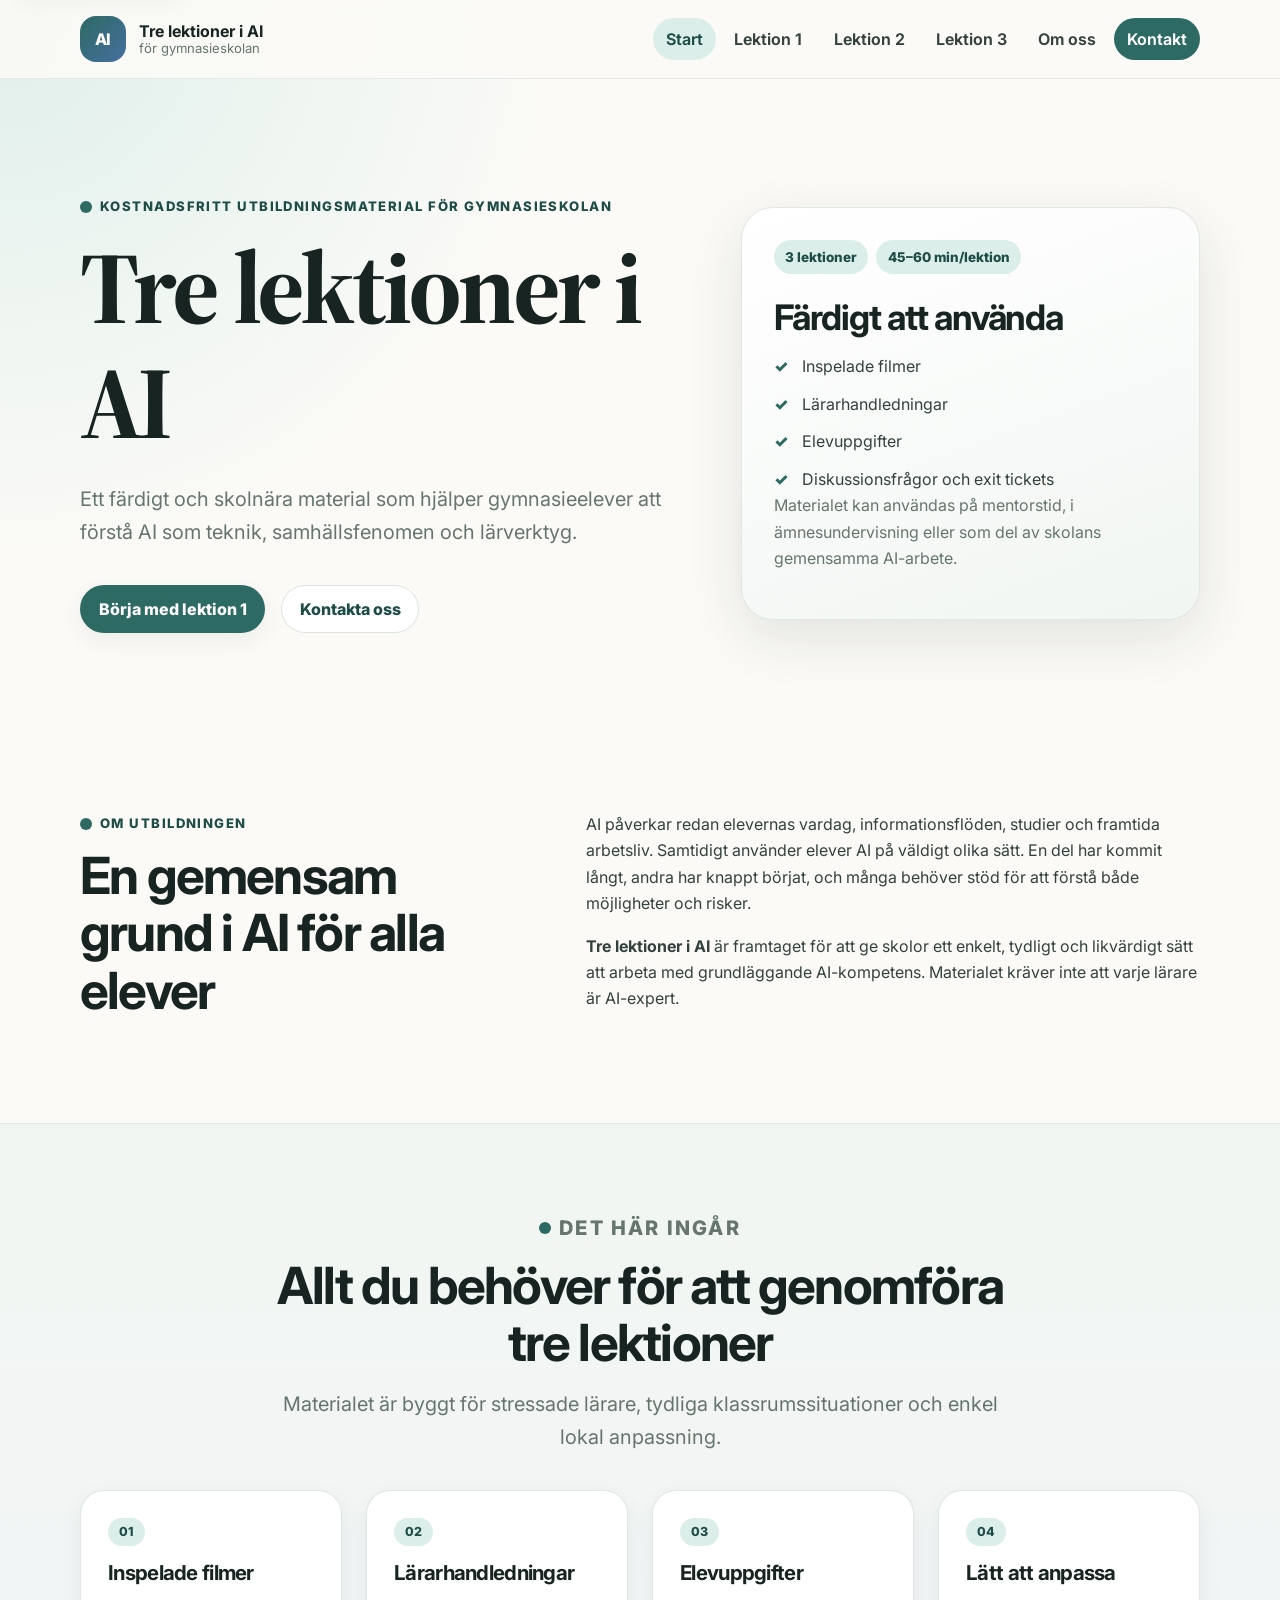
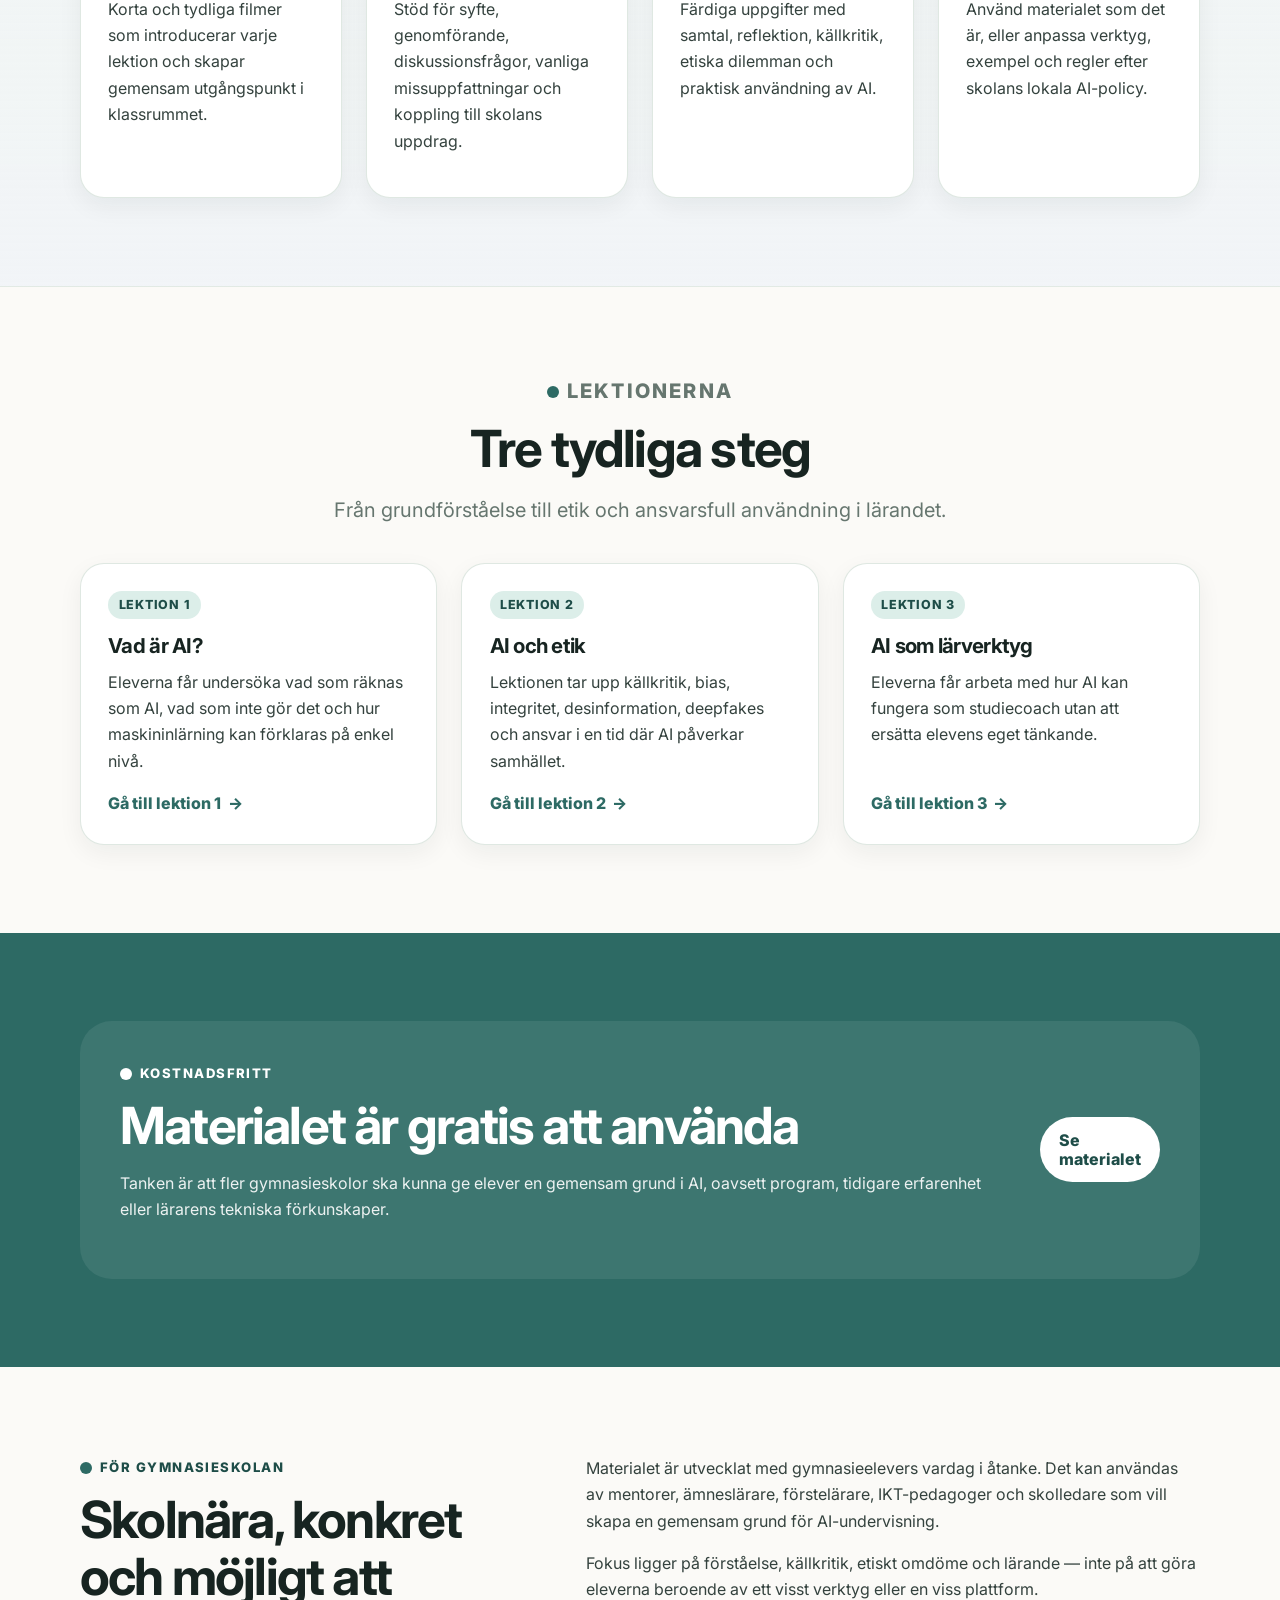
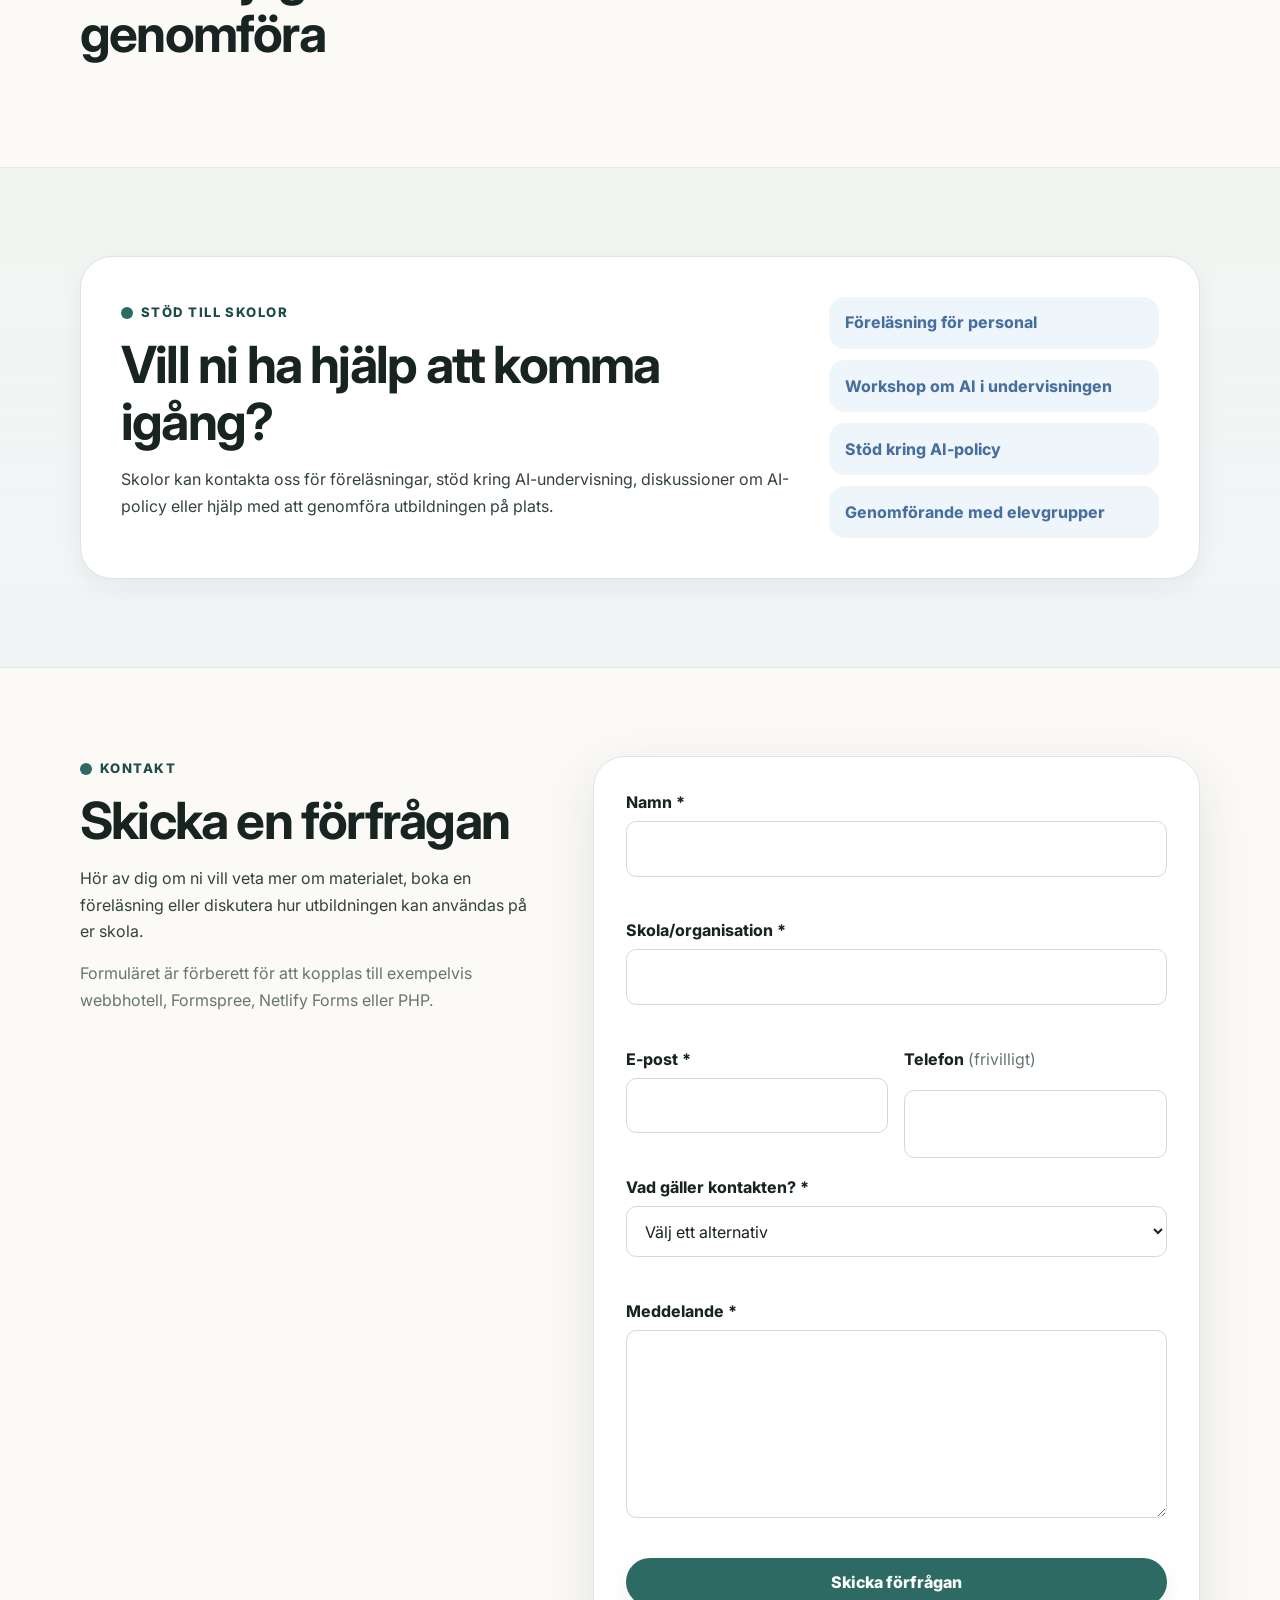
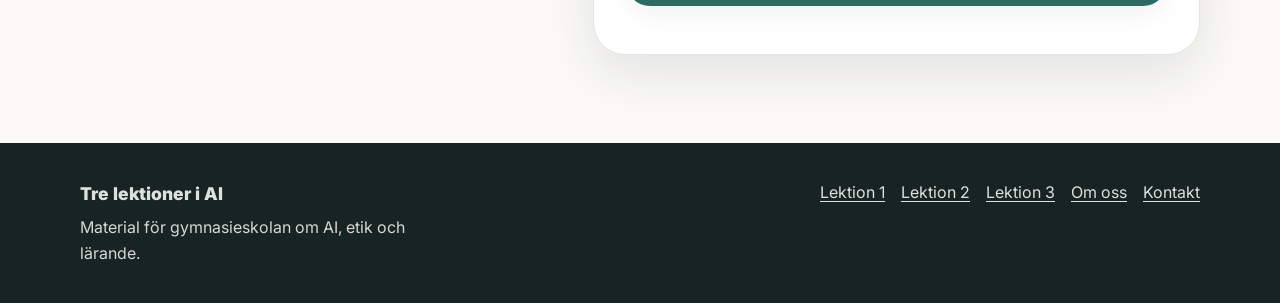
==== index.html @ 678b0f45 "Första commit" ====
<!doctype html>
<html lang="sv">
<head>
  <meta charset="utf-8">
  <meta name="viewport" content="width=device-width, initial-scale=1">
  <title>Tre lektioner i AI | Kostnadsfritt material för gymnasieskolan</title>
  <meta name="description" content="Tre lektioner i AI är ett kostnadsfritt utbildningsmaterial för gymnasieskolan med filmer, lärarhandledningar och elevuppgifter.">

  <!-- Google Fonts. Kan tas bort om du hellre vill använda systemtypsnitt. -->
  <link rel="preconnect" href="https://fonts.googleapis.com">
  <link rel="preconnect" href="https://fonts.gstatic.com" crossorigin>
  <link href="https://fonts.googleapis.com/css2?family=Inter:wght@400;500;600;700;800&family=Source+Serif+4:wght@600;700&display=swap" rel="stylesheet">

  <link rel="stylesheet" href="style.css">
  <script src="script.js" defer></script>
</head>

<body>
  <a class="skip-link" href="#main">Hoppa till innehåll</a>

  <header class="site-header">
    <nav class="navbar container" aria-label="Huvudnavigation">
      <a class="brand" href="index.html" aria-label="Tre lektioner i AI, startsida">
        <span class="brand-mark" aria-hidden="true">AI</span>
        <span class="brand-text">
          <strong>Tre lektioner i AI</strong>
          <small>för gymnasieskolan</small>
        </span>
      </a>

      <button class="nav-toggle" type="button" aria-expanded="false" aria-controls="primary-menu">
        <span class="sr-only">Öppna meny</span>
        <span class="hamburger" aria-hidden="true"></span>
      </button>

      <ul class="nav-menu" id="primary-menu">
        <li><a href="index.html" aria-current="page">Start</a></li>
        <li><a href="lektion-1.html">Lektion 1</a></li>
        <li><a href="lektion-2.html">Lektion 2</a></li>
        <li><a href="lektion-3.html">Lektion 3</a></li>
        <li><a href="om-oss.html">Om oss</a></li>
        <li><a class="nav-cta" href="#kontakt">Kontakt</a></li>
      </ul>
    </nav>
  </header>

  <main id="main">
    <section class="hero">
      <div class="container hero-inner">
        <div class="hero-content fade-in">
          <p class="eyebrow">Kostnadsfritt utbildningsmaterial för gymnasieskolan</p>
          <h1>Tre lektioner i AI</h1>
          <p class="hero-text">
            Ett färdigt och skolnära material som hjälper gymnasieelever att förstå AI som teknik,
            samhällsfenomen och lärverktyg.
          </p>

          <div class="button-row">
            <a class="button button-primary" href="lektion-1.html">Börja med lektion 1</a>
            <a class="button button-secondary" href="#kontakt">Kontakta oss</a>
          </div>
        </div>

        <aside class="hero-card fade-in" aria-label="Kort sammanfattning av materialet">
          <div class="hero-card-top">
            <span class="pill">3 lektioner</span>
            <span class="pill">45–60 min/lektion</span>
          </div>
          <h2>Färdigt att använda</h2>
          <ul class="check-list">
            <li>Inspelade filmer</li>
            <li>Lärarhandledningar</li>
            <li>Elevuppgifter</li>
            <li>Diskussionsfrågor och exit tickets</li>
          </ul>
          <p class="muted">
            Materialet kan användas på mentorstid, i ämnesundervisning eller som del av skolans gemensamma AI-arbete.
          </p>
        </aside>
      </div>
    </section>

    <section class="section">
      <div class="container two-column">
        <div class="fade-in">
          <p class="eyebrow">Om utbildningen</p>
          <h2>En gemensam grund i AI för alla elever</h2>
        </div>

        <div class="prose fade-in">
          <p>
            AI påverkar redan elevernas vardag, informationsflöden, studier och framtida arbetsliv.
            Samtidigt använder elever AI på väldigt olika sätt. En del har kommit långt, andra har knappt börjat,
            och många behöver stöd för att förstå både möjligheter och risker.
          </p>
          <p>
            <strong>Tre lektioner i AI</strong> är framtaget för att ge skolor ett enkelt, tydligt och likvärdigt sätt
            att arbeta med grundläggande AI-kompetens. Materialet kräver inte att varje lärare är AI-expert.
          </p>
        </div>
      </div>
    </section>

    <section class="section soft-section" aria-labelledby="ingar-heading">
      <div class="container">
        <div class="section-header fade-in">
          <p class="eyebrow">Det här ingår</p>
          <h2 id="ingar-heading">Allt du behöver för att genomföra tre lektioner</h2>
          <p>
            Materialet är byggt för stressade lärare, tydliga klassrumssituationer och enkel lokal anpassning.
          </p>
        </div>

        <div class="feature-grid">
          <article class="feature-card fade-in">
            <span class="feature-number">01</span>
            <h3>Inspelade filmer</h3>
            <p>Korta och tydliga filmer som introducerar varje lektion och skapar gemensam utgångspunkt i klassrummet.</p>
          </article>

          <article class="feature-card fade-in">
            <span class="feature-number">02</span>
            <h3>Lärarhandledningar</h3>
            <p>Stöd för syfte, genomförande, diskussionsfrågor, vanliga missuppfattningar och koppling till skolans uppdrag.</p>
          </article>

          <article class="feature-card fade-in">
            <span class="feature-number">03</span>
            <h3>Elevuppgifter</h3>
            <p>Färdiga uppgifter med samtal, reflektion, källkritik, etiska dilemman och praktisk användning av AI.</p>
          </article>

          <article class="feature-card fade-in">
            <span class="feature-number">04</span>
            <h3>Lätt att anpassa</h3>
            <p>Använd materialet som det är, eller anpassa verktyg, exempel och regler efter skolans lokala AI-policy.</p>
          </article>
        </div>
      </div>
    </section>

    <section class="section" aria-labelledby="lektioner-heading">
      <div class="container">
        <div class="section-header fade-in">
          <p class="eyebrow">Lektionerna</p>
          <h2 id="lektioner-heading">Tre tydliga steg</h2>
          <p>Från grundförståelse till etik och ansvarsfull användning i lärandet.</p>
        </div>

        <div class="lesson-card-grid">
          <article class="lesson-card fade-in">
            <div class="lesson-card-label">Lektion 1</div>
            <h3>Vad är AI?</h3>
            <p>
              Eleverna får undersöka vad som räknas som AI, vad som inte gör det och hur maskininlärning kan förklaras på enkel nivå.
            </p>
            <a class="text-link" href="lektion-1.html">Gå till lektion 1</a>
          </article>

          <article class="lesson-card fade-in">
            <div class="lesson-card-label">Lektion 2</div>
            <h3>AI och etik</h3>
            <p>
              Lektionen tar upp källkritik, bias, integritet, desinformation, deepfakes och ansvar i en tid där AI påverkar samhället.
            </p>
            <a class="text-link" href="lektion-2.html">Gå till lektion 2</a>
          </article>

          <article class="lesson-card fade-in">
            <div class="lesson-card-label">Lektion 3</div>
            <h3>AI som lärverktyg</h3>
            <p>
              Eleverna får arbeta med hur AI kan fungera som studiecoach utan att ersätta elevens eget tänkande.
            </p>
            <a class="text-link" href="lektion-3.html">Gå till lektion 3</a>
          </article>
        </div>
      </div>
    </section>

    <section class="section band-section">
      <div class="container band-inner fade-in">
        <div>
          <p class="eyebrow">Kostnadsfritt</p>
          <h2>Materialet är gratis att använda</h2>
          <p>
            Tanken är att fler gymnasieskolor ska kunna ge elever en gemensam grund i AI,
            oavsett program, tidigare erfarenhet eller lärarens tekniska förkunskaper.
          </p>
        </div>
        <a class="button button-light" href="lektion-1.html">Se materialet</a>
      </div>
    </section>

    <section class="section">
      <div class="container two-column">
        <div class="fade-in">
          <p class="eyebrow">För gymnasieskolan</p>
          <h2>Skolnära, konkret och möjligt att genomföra</h2>
        </div>

        <div class="prose fade-in">
          <p>
            Materialet är utvecklat med gymnasieelevers vardag i åtanke. Det kan användas av mentorer,
            ämneslärare, förstelärare, IKT-pedagoger och skolledare som vill skapa en gemensam grund
            för AI-undervisning.
          </p>
          <p>
            Fokus ligger på förståelse, källkritik, etiskt omdöme och lärande — inte på att göra eleverna
            beroende av ett visst verktyg eller en viss plattform.
          </p>
        </div>
      </div>
    </section>

    <section class="section soft-section">
      <div class="container cta-panel fade-in">
        <div>
          <p class="eyebrow">Stöd till skolor</p>
          <h2>Vill ni ha hjälp att komma igång?</h2>
          <p>
            Skolor kan kontakta oss för föreläsningar, stöd kring AI-undervisning, diskussioner om AI-policy
            eller hjälp med att genomföra utbildningen på plats.
          </p>
        </div>

        <ul class="support-list" aria-label="Exempel på stöd">
          <li>Föreläsning för personal</li>
          <li>Workshop om AI i undervisningen</li>
          <li>Stöd kring AI-policy</li>
          <li>Genomförande med elevgrupper</li>
        </ul>
      </div>
    </section>

    <section class="section contact-section" id="kontakt" aria-labelledby="kontakt-heading">
      <div class="container contact-layout">
        <div class="contact-intro fade-in">
          <p class="eyebrow">Kontakt</p>
          <h2 id="kontakt-heading">Skicka en förfrågan</h2>
          <p>
            Hör av dig om ni vill veta mer om materialet, boka en föreläsning eller diskutera hur utbildningen kan användas på er skola.
          </p>
          <p class="muted">
            Formuläret är förberett för att kopplas till exempelvis webbhotell, Formspree, Netlify Forms eller PHP.
          </p>
        </div>

        <!--
          Formuläret är i demoläge.
          För att koppla det till en riktig formulärtjänst:
          1. Byt action="#" till tjänstens URL, t.ex. https://formspree.io/f/xxxxxxx
          2. Ändra data-demo="true" till data-demo="false"
          3. Kontrollera att fältnamnen matchar tjänstens instruktioner
        -->
        <form class="contact-form fade-in" id="contactForm" action="#" method="post" data-demo="true" novalidate>
          <div class="form-field">
            <label for="name">Namn <span aria-hidden="true">*</span></label>
            <input id="name" name="name" type="text" autocomplete="name" required aria-describedby="name-error">
            <p class="error-message" id="name-error"></p>
          </div>

          <div class="form-field">
            <label for="organization">Skola/organisation <span aria-hidden="true">*</span></label>
            <input id="organization" name="organization" type="text" autocomplete="organization" required aria-describedby="organization-error">
            <p class="error-message" id="organization-error"></p>
          </div>

          <div class="form-grid">
            <div class="form-field">
              <label for="email">E-post <span aria-hidden="true">*</span></label>
              <input id="email" name="email" type="email" autocomplete="email" required aria-describedby="email-error">
              <p class="error-message" id="email-error"></p>
            </div>

            <div class="form-field">
              <label for="phone">Telefon <span class="optional">(frivilligt)</span></label>
              <input id="phone" name="phone" type="tel" autocomplete="tel">
            </div>
          </div>

          <div class="form-field">
            <label for="topic">Vad gäller kontakten? <span aria-hidden="true">*</span></label>
            <select id="topic" name="topic" required aria-describedby="topic-error">
              <option value="">Välj ett alternativ</option>
              <option value="forelasning">Föreläsning</option>
              <option value="ai-policy">AI-policy</option>
              <option value="genomforande">Stöd för att genomföra utbildningen</option>
              <option value="materialet">Frågor om materialet</option>
              <option value="annat">Annat</option>
            </select>
            <p class="error-message" id="topic-error"></p>
          </div>

          <div class="form-field">
            <label for="message">Meddelande <span aria-hidden="true">*</span></label>
            <textarea id="message" name="message" rows="6" required aria-describedby="message-error"></textarea>
            <p class="error-message" id="message-error"></p>
          </div>

          <!-- Enkel spamfälla. Ska lämnas tom av riktiga användare. -->
          <div class="honeypot" aria-hidden="true">
            <label for="website">Webbplats</label>
            <input id="website" name="website" type="text" tabindex="-1" autocomplete="off">
          </div>

          <button class="button button-primary" type="submit">Skicka förfrågan</button>
          <p class="form-status" id="formStatus" role="status" aria-live="polite"></p>
        </form>
      </div>
    </section>
  </main>

  <footer class="site-footer">
    <div class="container footer-inner">
      <div>
        <a class="footer-brand" href="index.html">Tre lektioner i AI</a>
        <p>Material för gymnasieskolan om AI, etik och lärande.</p>
      </div>

      <nav aria-label="Sidfot">
        <a href="lektion-1.html">Lektion 1</a>
        <a href="lektion-2.html">Lektion 2</a>
        <a href="lektion-3.html">Lektion 3</a>
        <a href="om-oss.html">Om oss</a>
        <a href="#kontakt">Kontakt</a>
      </nav>
    </div>
  </footer>
</body>
</html>
---- style.css ----
/* =========================================================
   Tre lektioner i AI
   Enkel statisk webbplats: HTML + CSS + JavaScript
   Redigera gärna variablerna nedan för att byta färger,
   typsnitt, maxbredd och rundning.
   ========================================================= */

:root {
  --color-bg: #fbfaf7;
  --color-surface: #ffffff;
  --color-soft: #f0f5f1;
  --color-soft-blue: #eef5fb;
  --color-ink: #172421;
  --color-text: #34423e;
  --color-muted: #66766f;
  --color-border: #dce6df;

  --color-primary: #2d6a64;
  --color-primary-dark: #1e4d48;
  --color-primary-soft: #dceee9;

  --color-accent: #466f9f;
  --color-accent-soft: #e5eef7;

  --color-warm: #f4eadb;
  --color-warning-soft: #fff3dc;
  --color-warning: #9a5b1f;

  --color-focus: #1a73e8;
  --color-error: #b42318;
  --color-success: #227950;

  --font-sans: "Inter", system-ui, -apple-system, BlinkMacSystemFont, "Segoe UI", sans-serif;
  --font-serif: "Source Serif 4", Georgia, serif;

  --container: 1120px;
  --container-narrow: 780px;

  --space-xs: 0.4rem;
  --space-sm: 0.75rem;
  --space-md: 1rem;
  --space-lg: 1.5rem;
  --space-xl: 2.25rem;
  --space-2xl: 3.5rem;
  --space-3xl: 5.5rem;

  --radius-sm: 0.65rem;
  --radius-md: 1rem;
  --radius-lg: 1.5rem;
  --radius-xl: 2rem;

  --shadow-sm: 0 8px 24px rgba(23, 36, 33, 0.06);
  --shadow-md: 0 18px 55px rgba(23, 36, 33, 0.11);

  --transition: 180ms ease;
}

/* Grundinställningar */

*,
*::before,
*::after {
  box-sizing: border-box;
}

html {
  scroll-behavior: smooth;
  scroll-padding-top: 90px;
}

body {
  margin: 0;
  font-family: var(--font-sans);
  color: var(--color-text);
  background:
    radial-gradient(circle at top left, rgba(220, 238, 233, 0.9), transparent 35rem),
    var(--color-bg);
  line-height: 1.65;
  text-rendering: optimizeLegibility;
}

img,
svg,
video,
iframe {
  max-width: 100%;
}

img {
  display: block;
  height: auto;
}

a {
  color: var(--color-primary);
  text-decoration-thickness: 0.09em;
  text-underline-offset: 0.2em;
}

a:hover {
  color: var(--color-primary-dark);
}

button,
input,
textarea,
select {
  font: inherit;
}

::selection {
  background: var(--color-primary-soft);
  color: var(--color-ink);
}

:focus-visible {
  outline: 3px solid var(--color-focus);
  outline-offset: 3px;
}

.sr-only {
  position: absolute;
  width: 1px;
  height: 1px;
  overflow: hidden;
  clip-path: inset(50%);
  white-space: nowrap;
}

.skip-link {
  position: absolute;
  left: 1rem;
  top: 1rem;
  z-index: 999;
  padding: 0.75rem 1rem;
  color: var(--color-ink);
  background: var(--color-surface);
  border-radius: var(--radius-sm);
  box-shadow: var(--shadow-sm);
  transform: translateY(-150%);
  transition: transform var(--transition);
}

.skip-link:focus {
  transform: translateY(0);
}

/* Layout */

.container {
  width: min(var(--container), calc(100% - 2rem));
  margin-inline: auto;
}

.narrow {
  width: min(var(--container-narrow), calc(100% - 2rem));
}

.section {
  padding: clamp(3.5rem, 7vw, var(--space-3xl)) 0;
}

.pt-small {
  padding-top: var(--space-xl);
}

.two-column {
  display: grid;
  grid-template-columns: 0.9fr 1.25fr;
  gap: clamp(2rem, 5vw, 5rem);
  align-items: start;
}

.prose {
  max-width: 68ch;
}

.prose p:first-child {
  margin-top: 0;
}

.prose p:last-child {
  margin-bottom: 0;
}

.section-header {
  max-width: 760px;
  margin: 0 auto var(--space-xl);
  text-align: center;
}

.section-header p {
  margin-inline: auto;
}

/* Typografi */

h1,
h2,
h3 {
  color: var(--color-ink);
  line-height: 1.12;
  letter-spacing: -0.035em;
}

h1 {
  margin: 0 0 var(--space-lg);
  font-family: var(--font-serif);
  font-size: clamp(3rem, 8vw, 6.7rem);
}

h2 {
  margin: 0 0 var(--space-md);
  font-size: clamp(2rem, 4vw, 3.2rem);
}

h3 {
  margin: 0 0 0.65rem;
  font-size: 1.28rem;
}

p {
  margin: 0 0 var(--space-md);
}

.lead,
.hero-text,
.section-header p {
  font-size: clamp(1.08rem, 1.6vw, 1.25rem);
  color: var(--color-muted);
}

.eyebrow {
  display: inline-flex;
  align-items: center;
  gap: 0.5rem;
  margin: 0 0 var(--space-sm);
  color: var(--color-primary-dark);
  font-size: 0.82rem;
  font-weight: 800;
  letter-spacing: 0.11em;
  text-transform: uppercase;
}

.eyebrow::before {
  content: "";
  width: 0.75rem;
  height: 0.75rem;
  border-radius: 999px;
  background: var(--color-primary);
}

.muted {
  color: var(--color-muted);
}

.optional {
  color: var(--color-muted);
  font-weight: 400;
}

/* Header och navigation */

.site-header {
  position: sticky;
  top: 0;
  z-index: 100;
  background: rgba(251, 250, 247, 0.9);
  border-bottom: 1px solid rgba(220, 230, 223, 0.75);
  backdrop-filter: blur(16px);
}

.navbar {
  display: flex;
  align-items: center;
  justify-content: space-between;
  min-height: 78px;
  gap: var(--space-lg);
}

.brand {
  display: inline-flex;
  align-items: center;
  gap: 0.8rem;
  color: var(--color-ink);
  text-decoration: none;
}

.brand:hover {
  color: var(--color-ink);
}

.brand-mark {
  display: grid;
  place-items: center;
  width: 46px;
  height: 46px;
  color: var(--color-surface);
  background: linear-gradient(135deg, var(--color-primary), var(--color-accent));
  border-radius: 1rem;
  font-weight: 800;
  letter-spacing: -0.05em;
}

.brand-text {
  display: grid;
  line-height: 1.15;
}

.brand-text strong {
  font-size: 1rem;
}

.brand-text small {
  color: var(--color-muted);
  font-size: 0.82rem;
}

.nav-menu {
  display: flex;
  align-items: center;
  gap: 0.35rem;
  margin: 0;
  padding: 0;
  list-style: none;
}

.nav-menu a {
  display: inline-flex;
  align-items: center;
  min-height: 42px;
  padding: 0.4rem 0.8rem;
  color: var(--color-text);
  font-weight: 650;
  text-decoration: none;
  border-radius: 999px;
}

.nav-menu a:hover,
.nav-menu a[aria-current="page"] {
  color: var(--color-primary-dark);
  background: var(--color-primary-soft);
}

.nav-menu .nav-cta {
  color: var(--color-surface);
  background: var(--color-primary);
}

.nav-menu .nav-cta:hover {
  color: var(--color-surface);
  background: var(--color-primary-dark);
}

.nav-toggle {
  display: none;
  width: 46px;
  height: 46px;
  align-items: center;
  justify-content: center;
  color: var(--color-ink);
  background: var(--color-surface);
  border: 1px solid var(--color-border);
  border-radius: 999px;
  cursor: pointer;
}

.hamburger,
.hamburger::before,
.hamburger::after {
  display: block;
  width: 20px;
  height: 2px;
  background: currentColor;
  border-radius: 999px;
  transition: transform var(--transition), opacity var(--transition);
}

.hamburger {
  position: relative;
}

.hamburger::before,
.hamburger::after {
  content: "";
  position: absolute;
  left: 0;
}

.hamburger::before {
  top: -6px;
}

.hamburger::after {
  top: 6px;
}

.nav-toggle[aria-expanded="true"] .hamburger {
  background: transparent;
}

.nav-toggle[aria-expanded="true"] .hamburger::before {
  transform: translateY(6px) rotate(45deg);
}

.nav-toggle[aria-expanded="true"] .hamburger::after {
  transform: translateY(-6px) rotate(-45deg);
}

/* Knappar och länkar */

.button-row {
  display: flex;
  flex-wrap: wrap;
  gap: var(--space-md);
  margin-top: var(--space-xl);
}

.button {
  display: inline-flex;
  align-items: center;
  justify-content: center;
  min-height: 48px;
  padding: 0.78rem 1.1rem;
  border: 1px solid transparent;
  border-radius: 999px;
  font-weight: 800;
  line-height: 1.2;
  text-decoration: none;
  cursor: pointer;
  transition:
    transform var(--transition),
    box-shadow var(--transition),
    background-color var(--transition),
    border-color var(--transition);
}

.button:hover {
  transform: translateY(-1px);
}

.button-primary {
  color: var(--color-surface);
  background: var(--color-primary);
  box-shadow: var(--shadow-sm);
}

.button-primary:hover {
  color: var(--color-surface);
  background: var(--color-primary-dark);
  box-shadow: var(--shadow-md);
}

.button-secondary {
  color: var(--color-primary-dark);
  background: var(--color-surface);
  border-color: var(--color-border);
}

.button-secondary:hover {
  background: var(--color-primary-soft);
  border-color: var(--color-primary-soft);
}

.button-light {
  color: var(--color-primary-dark);
  background: var(--color-surface);
}

.button-light:hover {
  color: var(--color-primary-dark);
  background: var(--color-warm);
}

.full-width {
  width: 100%;
}

.text-link {
  display: inline-flex;
  align-items: center;
  gap: 0.4rem;
  margin-top: auto;
  font-weight: 800;
  text-decoration: none;
}

.text-link::after {
  content: "→";
  transition: transform var(--transition);
}

.text-link:hover::after {
  transform: translateX(3px);
}

/* Hero */

.hero {
  padding: clamp(4.5rem, 9vw, 8rem) 0 clamp(3.5rem, 7vw, 6rem);
}

.hero-inner {
  display: grid;
  grid-template-columns: minmax(0, 1.12fr) minmax(320px, 0.88fr);
  gap: clamp(2rem, 6vw, 5rem);
  align-items: center;
}

.hero-content {
  max-width: 780px;
}

.hero-card {
  padding: clamp(1.4rem, 3vw, 2rem);
  background:
    linear-gradient(160deg, rgba(255, 255, 255, 0.92), rgba(240, 245, 241, 0.92)),
    var(--color-surface);
  border: 1px solid rgba(220, 230, 223, 0.85);
  border-radius: var(--radius-xl);
  box-shadow: var(--shadow-md);
}

.hero-card h2 {
  font-size: clamp(1.7rem, 3vw, 2.2rem);
}

.hero-card-top {
  display: flex;
  flex-wrap: wrap;
  gap: 0.5rem;
  margin-bottom: var(--space-lg);
}

.pill {
  display: inline-flex;
  align-items: center;
  min-height: 32px;
  padding: 0.35rem 0.7rem;
  color: var(--color-primary-dark);
  background: var(--color-primary-soft);
  border-radius: 999px;
  font-size: 0.84rem;
  font-weight: 800;
}

/* Kort och sektioner */

.soft-section {
  background:
    linear-gradient(180deg, rgba(240, 245, 241, 0.82), rgba(229, 238, 247, 0.44));
  border-block: 1px solid rgba(220, 230, 223, 0.75);
}

.feature-grid,
.lesson-card-grid,
.profile-grid {
  display: grid;
  gap: var(--space-lg);
}

.feature-grid {
  grid-template-columns: repeat(4, 1fr);
}

.lesson-card-grid {
  grid-template-columns: repeat(3, 1fr);
}

.feature-card,
.lesson-card,
.content-card,
.side-card,
.download-card,
.profile-card,
.topic-card,
.compare-card {
  background: var(--color-surface);
  border: 1px solid rgba(220, 230, 223, 0.9);
  border-radius: var(--radius-lg);
  box-shadow: var(--shadow-sm);
}

.feature-card,
.lesson-card,
.content-card,
.side-card,
.download-card,
.topic-card,
.compare-card {
  padding: clamp(1.25rem, 2.2vw, 1.7rem);
}

.feature-card,
.lesson-card {
  display: flex;
  flex-direction: column;
  min-height: 250px;
  transition: transform var(--transition), box-shadow var(--transition), border-color var(--transition);
}

.feature-card:hover,
.lesson-card:hover {
  transform: translateY(-4px);
  border-color: var(--color-primary-soft);
  box-shadow: var(--shadow-md);
}

.feature-number,
.lesson-card-label {
  display: inline-flex;
  width: fit-content;
  margin-bottom: var(--space-md);
  padding: 0.25rem 0.65rem;
  color: var(--color-primary-dark);
  background: var(--color-primary-soft);
  border-radius: 999px;
  font-size: 0.78rem;
  font-weight: 800;
  letter-spacing: 0.06em;
  text-transform: uppercase;
}

.band-section {
  background: var(--color-primary);
  color: rgba(255, 255, 255, 0.9);
}

.band-section h2,
.band-section .eyebrow {
  color: var(--color-surface);
}

.band-section .eyebrow::before {
  background: var(--color-surface);
}

.band-inner,
.cta-panel {
  display: flex;
  align-items: center;
  justify-content: space-between;
  gap: var(--space-xl);
  padding: clamp(1.5rem, 4vw, 2.5rem);
  border-radius: var(--radius-xl);
}

.band-inner {
  background: rgba(255, 255, 255, 0.08);
}

.cta-panel {
  background: var(--color-surface);
  border: 1px solid var(--color-border);
  box-shadow: var(--shadow-sm);
}

.cta-panel > div {
  max-width: 760px;
}

.support-list {
  display: grid;
  gap: 0.7rem;
  min-width: min(100%, 330px);
  margin: 0;
  padding: 0;
  list-style: none;
}

.support-list li {
  padding: 0.8rem 1rem;
  background: var(--color-soft-blue);
  border-radius: var(--radius-md);
  color: var(--color-accent);
  font-weight: 750;
}

.check-list {
  display: grid;
  gap: 0.7rem;
  margin: var(--space-md) 0 0;
  padding: 0;
  list-style: none;
}

.check-list li {
  position: relative;
  padding-left: 1.75rem;
}

.check-list li::before {
  content: "✓";
  position: absolute;
  left: 0;
  top: 0;
  color: var(--color-primary);
  font-weight: 900;
}

/* Lektioner */

.page-hero {
  padding: clamp(3.5rem, 7vw, 5.5rem) 0 var(--space-xl);
  background:
    linear-gradient(180deg, rgba(220, 238, 233, 0.52), rgba(251, 250, 247, 0));
}

.page-hero h1 {
  font-size: clamp(2.8rem, 6vw, 5.2rem);
}

.lesson-layout {
  display: grid;
  grid-template-columns: minmax(0, 1fr) 340px;
  gap: var(--space-xl);
  align-items: start;
}

.lesson-main {
  display: grid;
  gap: var(--space-lg);
}

.lesson-side {
  position: sticky;
  top: 105px;
  display: grid;
  gap: var(--space-lg);
}

.download-card,
.side-card {
  display: grid;
  gap: var(--space-md);
}

.video-placeholder,
.video-frame {
  overflow: hidden;
  width: 100%;
  aspect-ratio: 16 / 9;
  border-radius: var(--radius-lg);
  border: 1px solid var(--color-border);
}

.video-placeholder {
  display: grid;
  place-items: center;
  margin-top: var(--space-lg);
  padding: var(--space-lg);
  text-align: center;
  color: var(--color-primary-dark);
  background:
    linear-gradient(135deg, rgba(220, 238, 233, 0.92), rgba(229, 238, 247, 0.92));
}

.video-placeholder h3 {
  margin-top: 0.8rem;
}

.play-symbol {
  display: inline-grid;
  place-items: center;
  width: 66px;
  height: 66px;
  color: var(--color-surface);
  background: var(--color-primary);
  border-radius: 999px;
  font-size: 1.35rem;
  box-shadow: var(--shadow-sm);
}

.video-frame iframe,
.video-frame video {
  display: block;
  width: 100%;
  height: 100%;
  border: 0;
  background: #000;
}

.timeline {
  display: grid;
  gap: var(--space-md);
  margin: var(--space-lg) 0 0;
  padding: 0;
  list-style: none;
  counter-reset: steps;
}

.timeline li {
  position: relative;
  padding: 1rem 1rem 1rem 3.2rem;
  background: var(--color-soft);
  border-radius: var(--radius-md);
  counter-increment: steps;
}

.timeline li::before {
  content: counter(steps);
  position: absolute;
  left: 1rem;
  top: 1rem;
  display: grid;
  place-items: center;
  width: 1.55rem;
  height: 1.55rem;
  color: var(--color-surface);
  background: var(--color-primary);
  border-radius: 999px;
  font-size: 0.82rem;
  font-weight: 900;
}

.topic-grid {
  display: grid;
  grid-template-columns: repeat(2, 1fr);
  gap: var(--space-md);
  margin-top: var(--space-lg);
}

.topic-card {
  background: var(--color-soft-blue);
  box-shadow: none;
}

.compare-grid {
  display: grid;
  grid-template-columns: repeat(2, 1fr);
  gap: var(--space-md);
  margin-top: var(--space-lg);
}

.compare-card.good {
  background: var(--color-primary-soft);
}

.compare-card.caution {
  background: var(--color-warning-soft);
}

.compare-card ul {
  margin-bottom: 0;
  padding-left: 1.25rem;
}

.next-card {
  display: grid;
  gap: 0.25rem;
  padding: 1.25rem;
  color: var(--color-surface);
  background: var(--color-primary);
  border-radius: var(--radius-lg);
  text-decoration: none;
  box-shadow: var(--shadow-sm);
  transition: transform var(--transition), box-shadow var(--transition), background var(--transition);
}

.next-card:hover {
  color: var(--color-surface);
  background: var(--color-primary-dark);
  transform: translateY(-2px);
  box-shadow: var(--shadow-md);
}

.next-card span {
  font-size: 0.9rem;
  opacity: 0.85;
}

.next-card strong {
  font-size: 1.2rem;
}

.next-card.subtle {
  color: var(--color-primary-dark);
  background: var(--color-surface);
  border: 1px solid var(--color-border);
}

.next-card.subtle:hover {
  color: var(--color-primary-dark);
  background: var(--color-primary-soft);
}

/* Om oss */

.profile-grid {
  grid-template-columns: repeat(2, 1fr);
}

.profile-card {
  display: grid;
  grid-template-columns: 130px 1fr;
  gap: var(--space-lg);
  padding: var(--space-lg);
}

.profile-placeholder,
.profile-photo {
  width: 130px;
  height: 130px;
  border-radius: 50%;
}

.profile-placeholder {
  display: grid;
  place-items: center;
  color: var(--color-primary-dark);
  text-align: center;
  background:
    linear-gradient(135deg, var(--color-primary-soft), var(--color-accent-soft));
  border: 1px dashed var(--color-primary);
  font-weight: 800;
}

.profile-photo {
  object-fit: cover;
}

.profile-role {
  margin-top: -0.2rem;
  color: var(--color-primary-dark);
  font-weight: 800;
}

/* Kontaktformulär */

.contact-layout {
  display: grid;
  grid-template-columns: minmax(0, 0.85fr) minmax(360px, 1.15fr);
  gap: clamp(2rem, 5vw, 4rem);
  align-items: start;
}

.contact-intro {
  position: sticky;
  top: 105px;
}

.contact-form {
  display: grid;
  gap: var(--space-md);
  padding: clamp(1.25rem, 3vw, 2rem);
  background: var(--color-surface);
  border: 1px solid var(--color-border);
  border-radius: var(--radius-xl);
  box-shadow: var(--shadow-md);
}

.form-grid {
  display: grid;
  grid-template-columns: 1fr 1fr;
  gap: var(--space-md);
}

.form-field {
  display: grid;
  gap: 0.35rem;
}

.form-field label {
  color: var(--color-ink);
  font-weight: 750;
}

input,
textarea,
select {
  width: 100%;
  color: var(--color-ink);
  background: #fff;
  border: 1px solid #cfdcd4;
  border-radius: var(--radius-sm);
  padding: 0.85rem 0.9rem;
  transition: border-color var(--transition), box-shadow var(--transition);
}

textarea {
  resize: vertical;
  min-height: 140px;
}

input:focus,
textarea:focus,
select:focus {
  border-color: var(--color-primary);
  outline: none;
  box-shadow: 0 0 0 4px rgba(45, 106, 100, 0.14);
}

input[aria-invalid="true"],
textarea[aria-invalid="true"],
select[aria-invalid="true"] {
  border-color: var(--color-error);
}

.error-message {
  min-height: 1.2rem;
  margin: 0;
  color: var(--color-error);
  font-size: 0.9rem;
}

.form-status {
  margin: 0;
  font-weight: 750;
}

.form-status.success {
  color: var(--color-success);
}

.form-status.error {
  color: var(--color-error);
}

.honeypot {
  position: absolute;
  left: -9999px;
  visibility: hidden;
}

/* Footer */

.site-footer {
  padding: var(--space-xl) 0;
  color: rgba(255, 255, 255, 0.82);
  background: var(--color-ink);
}

.footer-inner {
  display: flex;
  align-items: flex-start;
  justify-content: space-between;
  gap: var(--space-xl);
}

.footer-brand {
  display: inline-flex;
  margin-bottom: 0.35rem;
  color: var(--color-surface);
  font-size: 1.1rem;
  font-weight: 850;
  text-decoration: none;
}

.footer-brand:hover {
  color: var(--color-surface);
}

.site-footer p {
  margin: 0;
  max-width: 38ch;
}

.site-footer nav {
  display: flex;
  flex-wrap: wrap;
  justify-content: flex-end;
  gap: 0.5rem 1rem;
}

.site-footer a {
  color: rgba(255, 255, 255, 0.86);
}

.site-footer a:hover {
  color: #ffffff;
}

/* Fade-in. Elementen är synliga utan JavaScript. */

.js .fade-in {
  opacity: 0;
  transform: translateY(18px);
  transition:
    opacity 650ms ease,
    transform 650ms ease;
}

.js .fade-in.is-visible {
  opacity: 1;
  transform: translateY(0);
}

/* Responsivitet */

@media (max-width: 980px) {
  .hero-inner,
  .two-column,
  .lesson-layout,
  .contact-layout {
    grid-template-columns: 1fr;
  }

  .lesson-side,
  .contact-intro {
    position: static;
  }

  .feature-grid {
    grid-template-columns: repeat(2, 1fr);
  }

  .lesson-card-grid,
  .profile-grid {
    grid-template-columns: 1fr;
  }

  .band-inner,
  .cta-panel {
    align-items: flex-start;
    flex-direction: column;
  }
}

@media (max-width: 820px) {
  .navbar {
    min-height: 70px;
  }

  .nav-toggle {
    display: inline-flex;
  }

  .nav-menu {
    position: absolute;
    top: calc(100% + 0.5rem);
    left: 1rem;
    right: 1rem;
    display: none;
    flex-direction: column;
    align-items: stretch;
    gap: 0.25rem;
    padding: 0.8rem;
    background: var(--color-surface);
    border: 1px solid var(--color-border);
    border-radius: var(--radius-lg);
    box-shadow: var(--shadow-md);
  }

  .nav-menu.is-open {
    display: flex;
  }

  .nav-menu a {
    justify-content: flex-start;
    border-radius: var(--radius-md);
  }

  .brand-text small {
    display: none;
  }
}

@media (max-width: 680px) {
  .container {
    width: min(100% - 1.25rem, var(--container));
  }

  h1 {
    font-size: clamp(2.7rem, 16vw, 4.1rem);
  }

  .hero {
    padding-top: 3.5rem;
  }

  .feature-grid,
  .topic-grid,
  .compare-grid,
  .form-grid {
    grid-template-columns: 1fr;
  }

  .profile-card {
    grid-template-columns: 1fr;
  }

  .profile-placeholder,
  .profile-photo {
    width: 112px;
    height: 112px;
  }

  .footer-inner {
    flex-direction: column;
  }

  .site-footer nav {
    justify-content: flex-start;
  }

  .button-row,
  .button {
    width: 100%;
  }
}

/* Respektera användare som har minskad rörelse aktiverad. */

@media (prefers-reduced-motion: reduce) {
  html {
    scroll-behavior: auto;
  }

  *,
  *::before,
  *::after {
    transition-duration: 0.001ms !important;
    animation-duration: 0.001ms !important;
    animation-iteration-count: 1 !important;
  }

  .js .fade-in {
    opacity: 1;
    transform: none;
  }
}
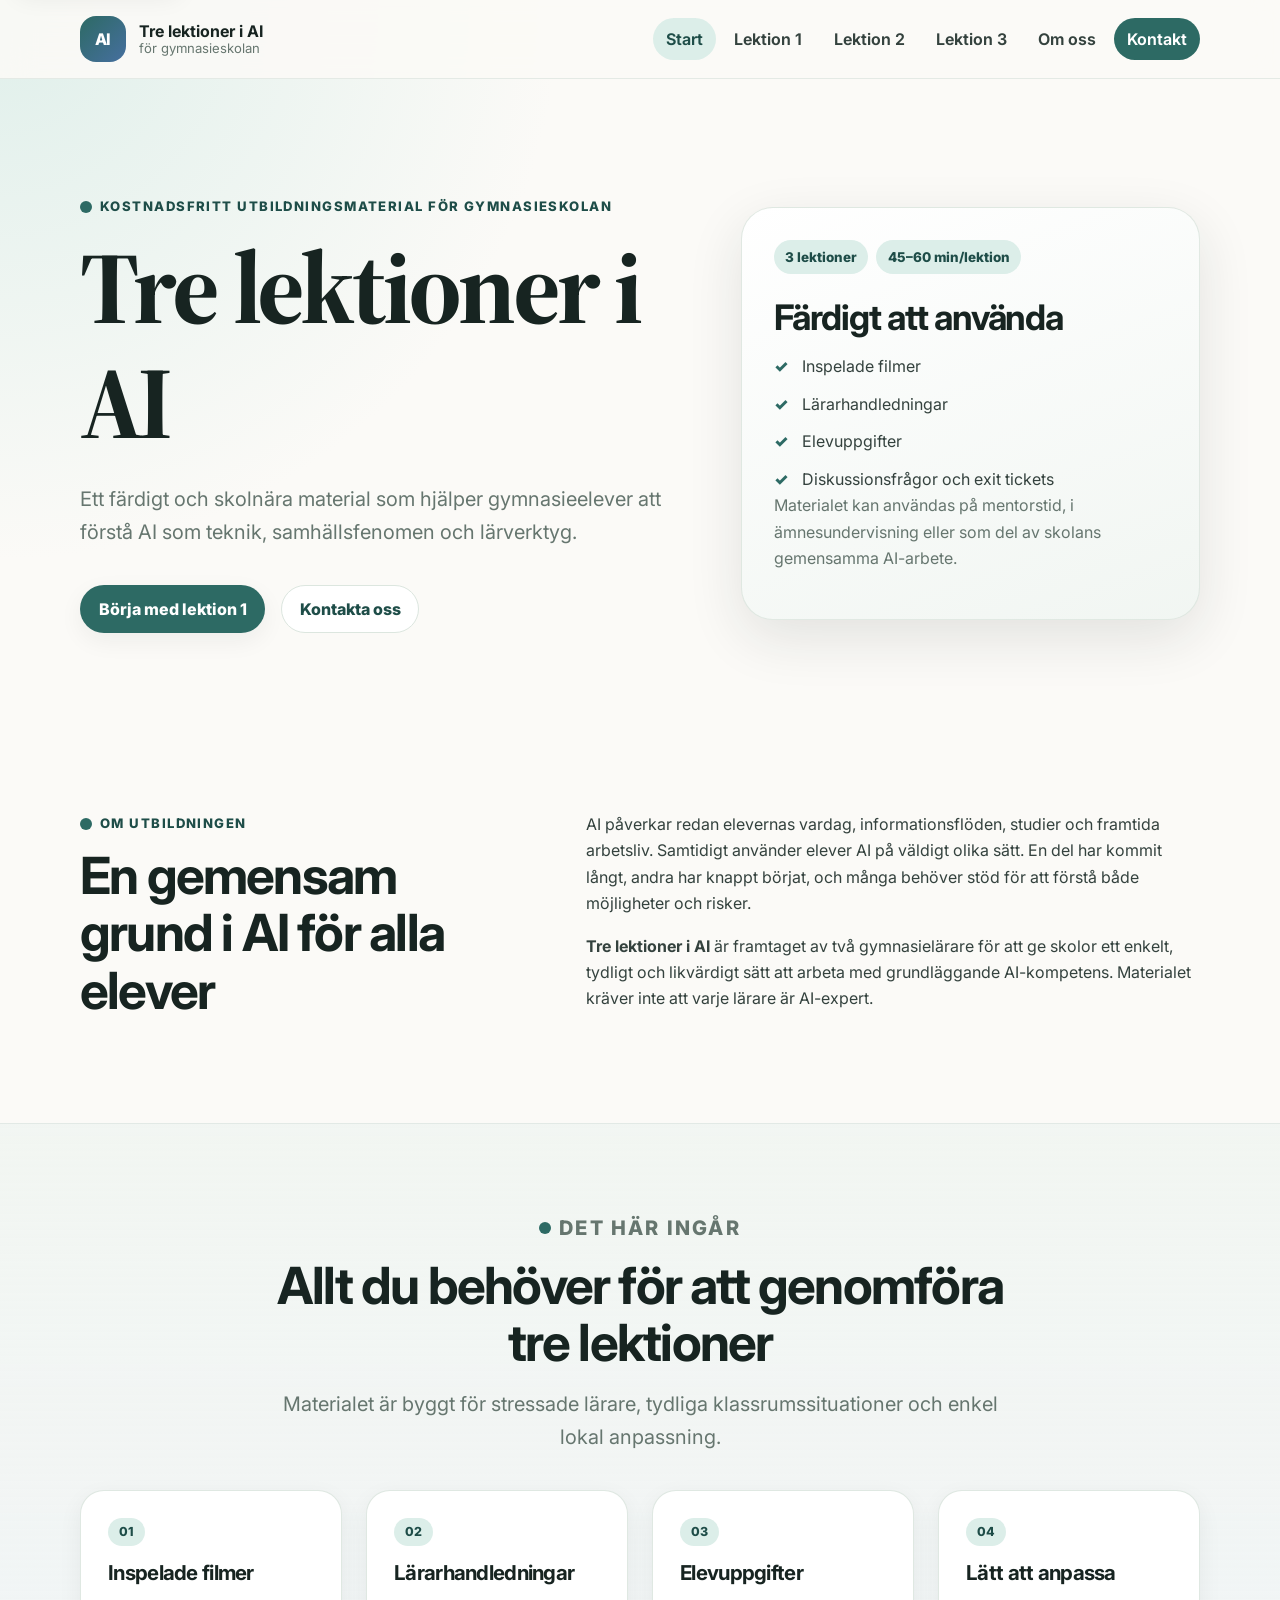
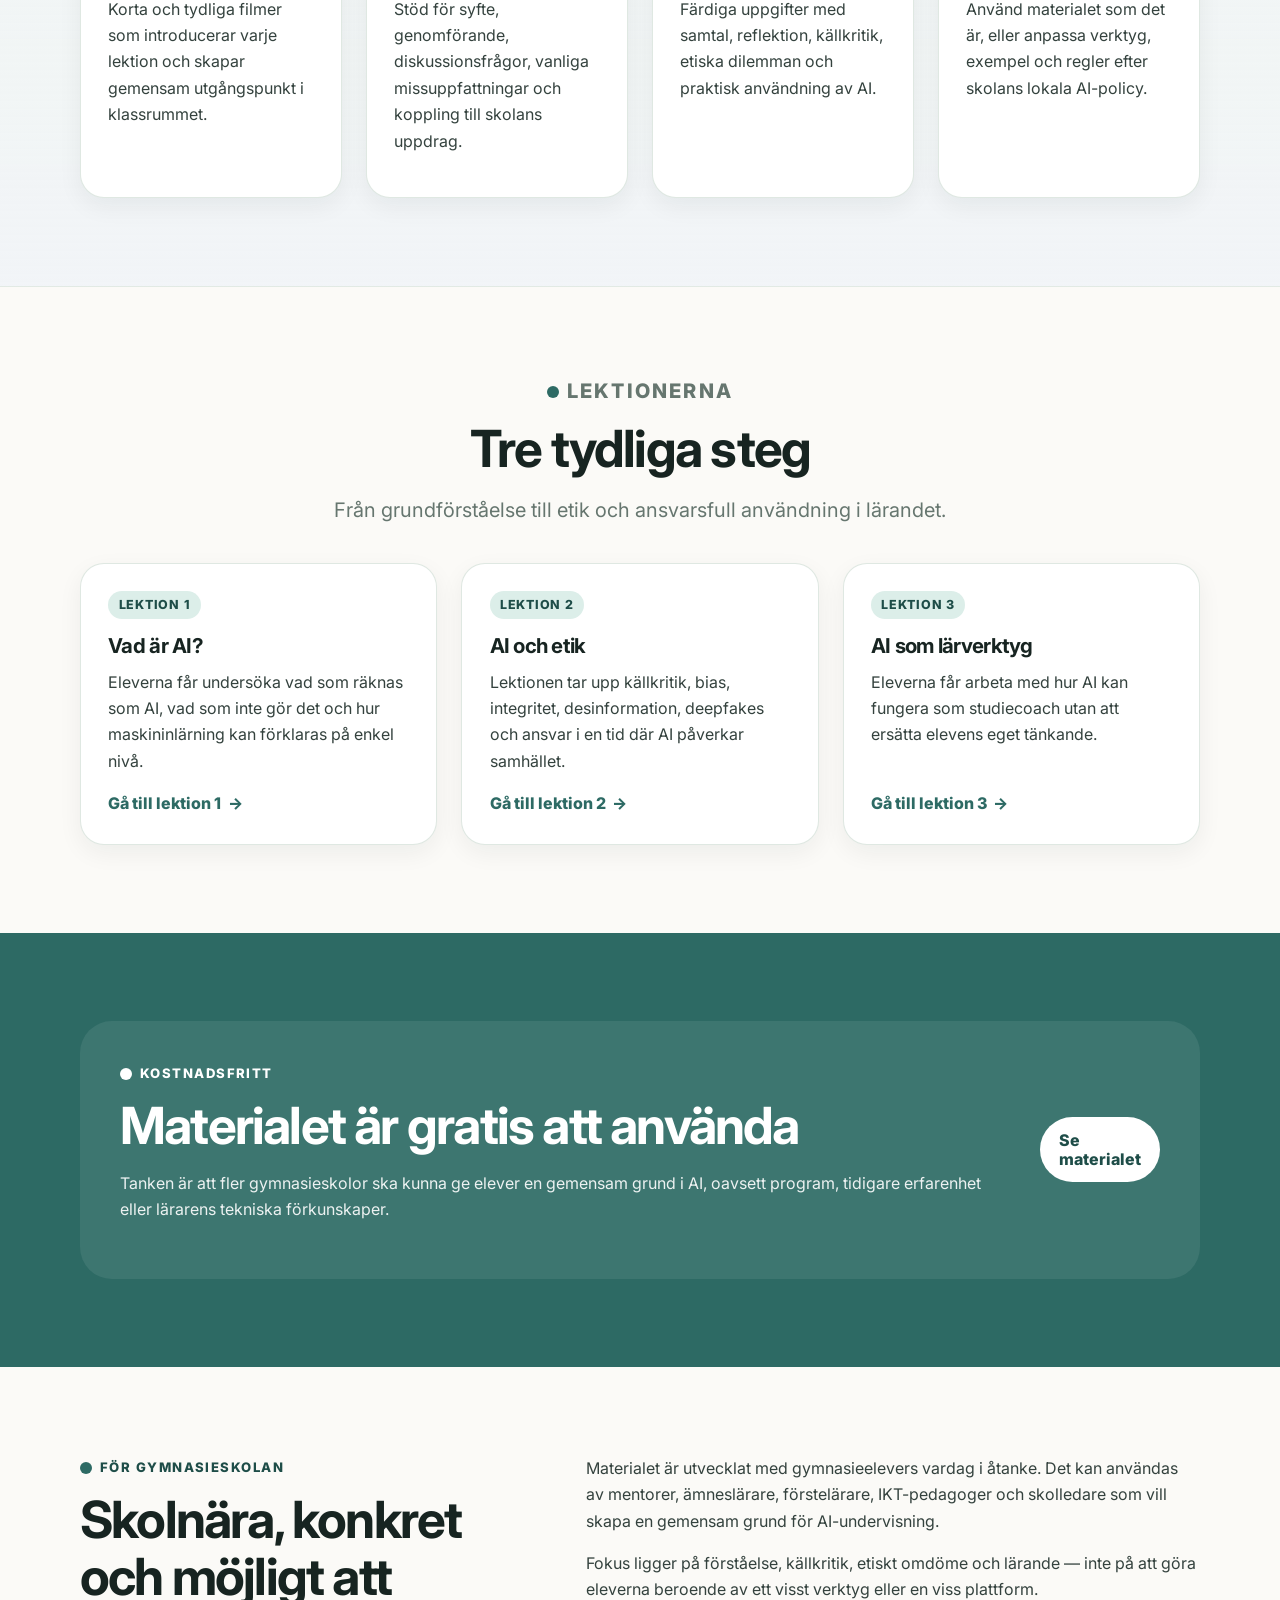
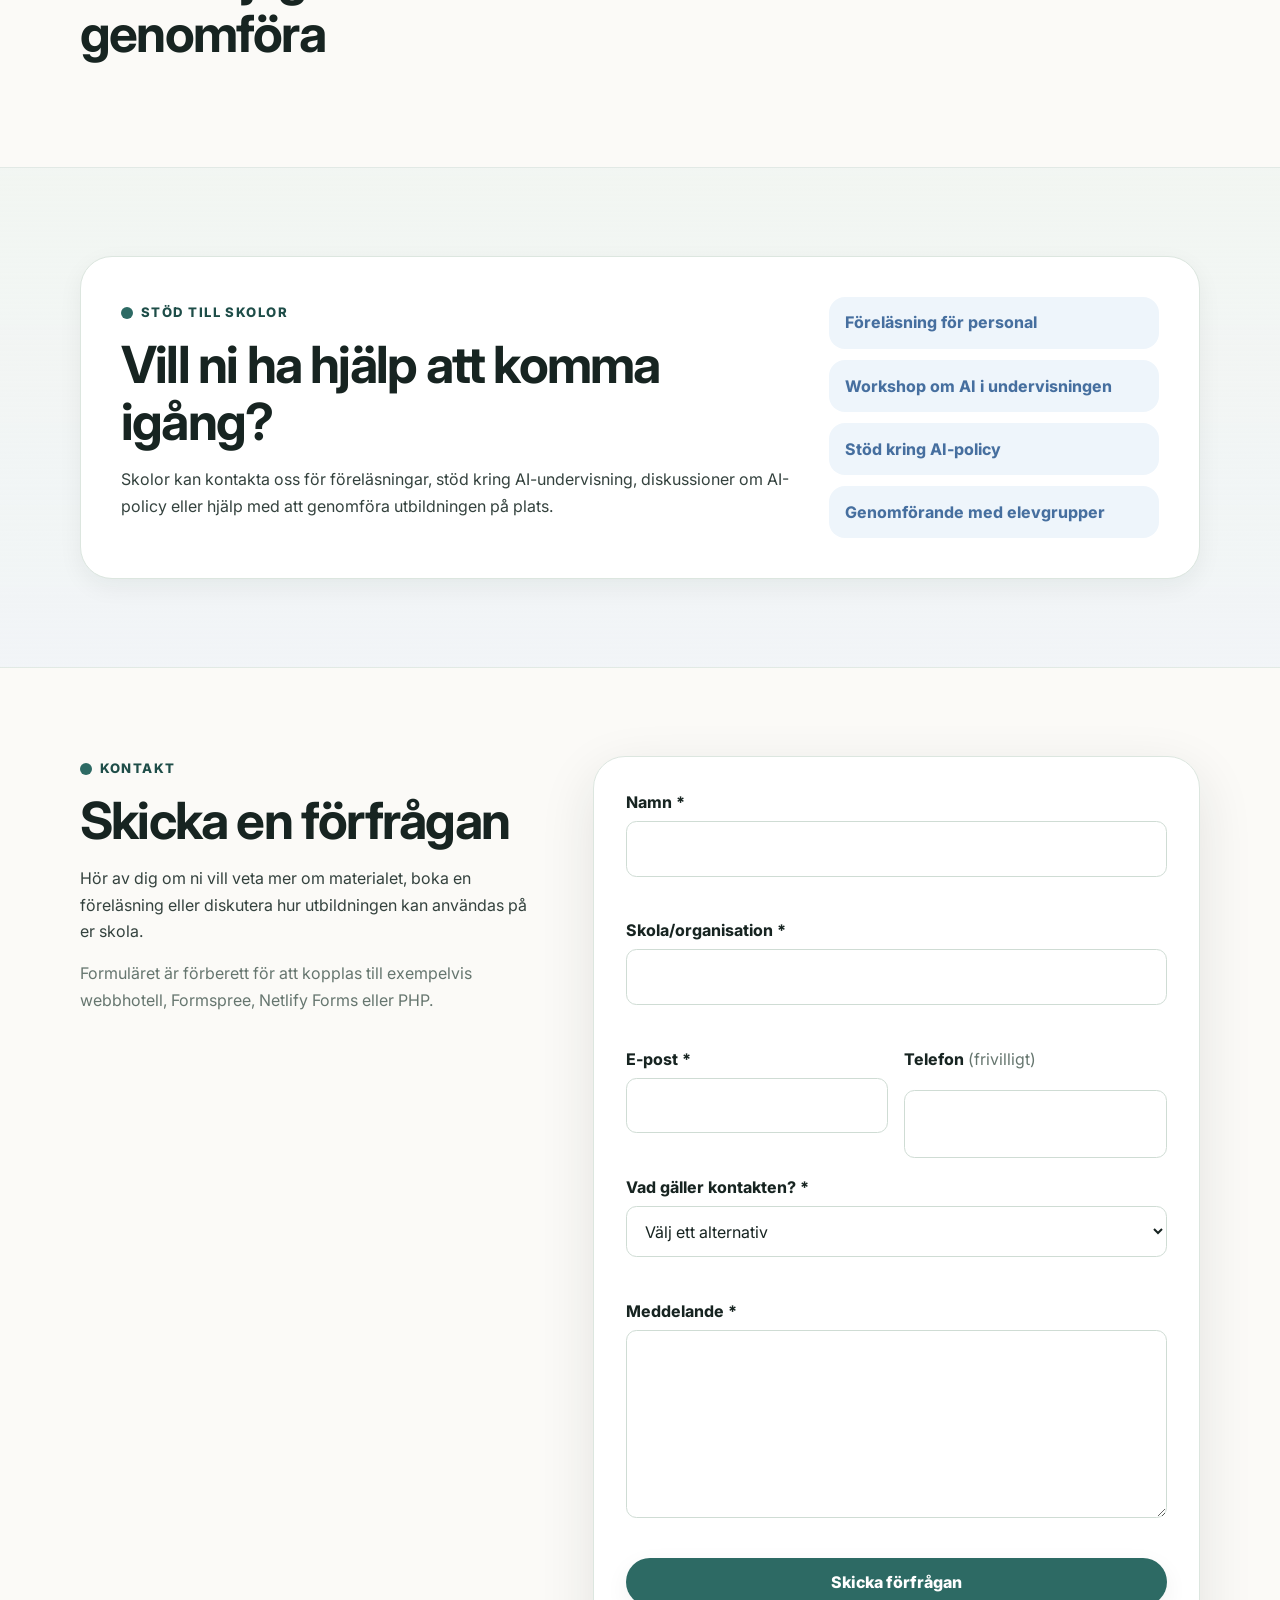
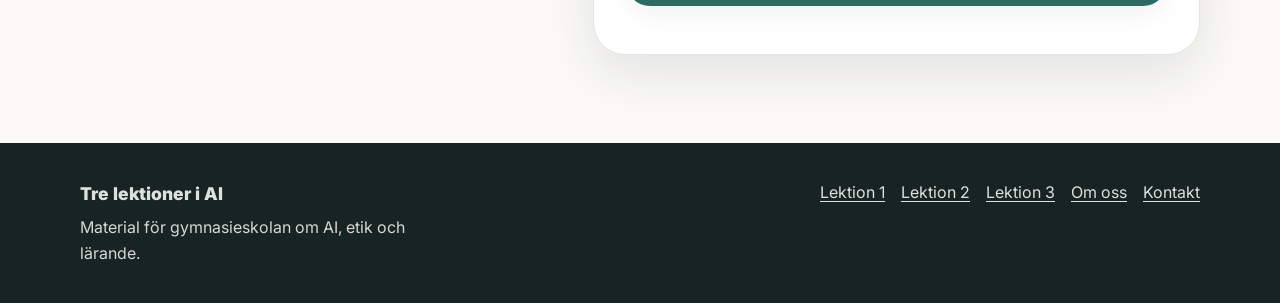
==== commit 8f7754b9: "städat och fixat profiler" ====
--- a/index.html
+++ b/index.html
@@ -1,331 +1,453 @@
 <!doctype html>
 <html lang="sv">
-<head>
-  <meta charset="utf-8">
-  <meta name="viewport" content="width=device-width, initial-scale=1">
-  <title>Tre lektioner i AI | Kostnadsfritt material för gymnasieskolan</title>
-  <meta name="description" content="Tre lektioner i AI är ett kostnadsfritt utbildningsmaterial för gymnasieskolan med filmer, lärarhandledningar och elevuppgifter.">
-
-  <!-- Google Fonts. Kan tas bort om du hellre vill använda systemtypsnitt. -->
-  <link rel="preconnect" href="https://fonts.googleapis.com">
-  <link rel="preconnect" href="https://fonts.gstatic.com" crossorigin>
-  <link href="https://fonts.googleapis.com/css2?family=Inter:wght@400;500;600;700;800&family=Source+Serif+4:wght@600;700&display=swap" rel="stylesheet">
-
-  <link rel="stylesheet" href="style.css">
-  <script src="script.js" defer></script>
-</head>
-
-<body>
-  <a class="skip-link" href="#main">Hoppa till innehåll</a>
-
-  <header class="site-header">
-    <nav class="navbar container" aria-label="Huvudnavigation">
-      <a class="brand" href="index.html" aria-label="Tre lektioner i AI, startsida">
-        <span class="brand-mark" aria-hidden="true">AI</span>
-        <span class="brand-text">
-          <strong>Tre lektioner i AI</strong>
-          <small>för gymnasieskolan</small>
-        </span>
-      </a>
-
-      <button class="nav-toggle" type="button" aria-expanded="false" aria-controls="primary-menu">
-        <span class="sr-only">Öppna meny</span>
-        <span class="hamburger" aria-hidden="true"></span>
-      </button>
-
-      <ul class="nav-menu" id="primary-menu">
-        <li><a href="index.html" aria-current="page">Start</a></li>
-        <li><a href="lektion-1.html">Lektion 1</a></li>
-        <li><a href="lektion-2.html">Lektion 2</a></li>
-        <li><a href="lektion-3.html">Lektion 3</a></li>
-        <li><a href="om-oss.html">Om oss</a></li>
-        <li><a class="nav-cta" href="#kontakt">Kontakt</a></li>
-      </ul>
-    </nav>
-  </header>
-
-  <main id="main">
-    <section class="hero">
-      <div class="container hero-inner">
-        <div class="hero-content fade-in">
-          <p class="eyebrow">Kostnadsfritt utbildningsmaterial för gymnasieskolan</p>
-          <h1>Tre lektioner i AI</h1>
-          <p class="hero-text">
-            Ett färdigt och skolnära material som hjälper gymnasieelever att förstå AI som teknik,
-            samhällsfenomen och lärverktyg.
-          </p>
-
-          <div class="button-row">
-            <a class="button button-primary" href="lektion-1.html">Börja med lektion 1</a>
-            <a class="button button-secondary" href="#kontakt">Kontakta oss</a>
-          </div>
-        </div>
-
-        <aside class="hero-card fade-in" aria-label="Kort sammanfattning av materialet">
-          <div class="hero-card-top">
-            <span class="pill">3 lektioner</span>
-            <span class="pill">45–60 min/lektion</span>
-          </div>
-          <h2>Färdigt att använda</h2>
-          <ul class="check-list">
-            <li>Inspelade filmer</li>
-            <li>Lärarhandledningar</li>
-            <li>Elevuppgifter</li>
-            <li>Diskussionsfrågor och exit tickets</li>
+  <head>
+    <meta charset="utf-8" />
+    <meta name="viewport" content="width=device-width, initial-scale=1" />
+    <title>
+      Tre lektioner i AI | Kostnadsfritt material för gymnasieskolan
+    </title>
+    <meta
+      name="description"
+      content="Tre lektioner i AI är ett kostnadsfritt utbildningsmaterial för gymnasieskolan med filmer, lärarhandledningar och elevuppgifter."
+    />
+    <link rel="preconnect" href="https://fonts.googleapis.com" />
+    <link rel="preconnect" href="https://fonts.gstatic.com" crossorigin />
+    <link
+      href="https://fonts.googleapis.com/css2?family=Inter:wght@400;500;600;700;800&family=Source+Serif+4:wght@600;700&display=swap"
+      rel="stylesheet"
+    />
+    <link rel="stylesheet" href="style.css" />
+    <script src="script.js" defer></script>
+  </head>
+
+  <body>
+    <a class="skip-link" href="#main">Hoppa till innehåll</a>
+
+    <header class="site-header">
+      <nav class="navbar container" aria-label="Huvudnavigation">
+        <a
+          class="brand"
+          href="index.html"
+          aria-label="Tre lektioner i AI, startsida"
+        >
+          <span class="brand-mark" aria-hidden="true">AI</span>
+          <span class="brand-text">
+            <strong>Tre lektioner i AI</strong>
+            <small>för gymnasieskolan</small>
+          </span>
+        </a>
+
+        <button
+          class="nav-toggle"
+          type="button"
+          aria-expanded="false"
+          aria-controls="primary-menu"
+        >
+          <span class="sr-only">Öppna meny</span>
+          <span class="hamburger" aria-hidden="true"></span>
+        </button>
+
+        <ul class="nav-menu" id="primary-menu">
+          <li><a href="index.html" aria-current="page">Start</a></li>
+          <li><a href="lektion-1.html">Lektion 1</a></li>
+          <li><a href="lektion-2.html">Lektion 2</a></li>
+          <li><a href="lektion-3.html">Lektion 3</a></li>
+          <li><a href="om-oss.html">Om oss</a></li>
+          <li><a class="nav-cta" href="#kontakt">Kontakt</a></li>
+        </ul>
+      </nav>
+    </header>
+
+    <main id="main">
+      <section class="hero">
+        <div class="container hero-inner">
+          <div class="hero-content fade-in">
+            <p class="eyebrow">
+              Kostnadsfritt utbildningsmaterial för gymnasieskolan
+            </p>
+            <h1>Tre lektioner i AI</h1>
+            <p class="hero-text">
+              Ett färdigt och skolnära material som hjälper gymnasieelever att
+              förstå AI som teknik, samhällsfenomen och lärverktyg.
+            </p>
+
+            <div class="button-row">
+              <a class="button button-primary" href="lektion-1.html"
+                >Börja med lektion 1</a
+              >
+              <a class="button button-secondary" href="#kontakt"
+                >Kontakta oss</a
+              >
+            </div>
+          </div>
+
+          <aside
+            class="hero-card fade-in"
+            aria-label="Kort sammanfattning av materialet"
+          >
+            <div class="hero-card-top">
+              <span class="pill">3 lektioner</span>
+              <span class="pill">45–60 min/lektion</span>
+            </div>
+            <h2>Färdigt att använda</h2>
+            <ul class="check-list">
+              <li>Inspelade filmer</li>
+              <li>Lärarhandledningar</li>
+              <li>Elevuppgifter</li>
+              <li>Diskussionsfrågor och exit tickets</li>
+            </ul>
+            <p class="muted">
+              Materialet kan användas på mentorstid, i ämnesundervisning eller
+              som del av skolans gemensamma AI-arbete.
+            </p>
+          </aside>
+        </div>
+      </section>
+
+      <section class="section">
+        <div class="container two-column">
+          <div class="fade-in">
+            <p class="eyebrow">Om utbildningen</p>
+            <h2>En gemensam grund i AI för alla elever</h2>
+          </div>
+
+          <div class="prose fade-in">
+            <p>
+              AI påverkar redan elevernas vardag, informationsflöden, studier
+              och framtida arbetsliv. Samtidigt använder elever AI på väldigt
+              olika sätt. En del har kommit långt, andra har knappt börjat, och
+              många behöver stöd för att förstå både möjligheter och risker.
+            </p>
+            <p>
+              <strong>Tre lektioner i AI</strong> är framtaget av två
+              gymnasielärare för att ge skolor ett enkelt, tydligt och
+              likvärdigt sätt att arbeta med grundläggande AI-kompetens.
+              Materialet kräver inte att varje lärare är AI-expert.
+            </p>
+          </div>
+        </div>
+      </section>
+
+      <section class="section soft-section" aria-labelledby="ingar-heading">
+        <div class="container">
+          <div class="section-header fade-in">
+            <p class="eyebrow">Det här ingår</p>
+            <h2 id="ingar-heading">
+              Allt du behöver för att genomföra tre lektioner
+            </h2>
+            <p>
+              Materialet är byggt för stressade lärare, tydliga
+              klassrumssituationer och enkel lokal anpassning.
+            </p>
+          </div>
+
+          <div class="feature-grid">
+            <article class="feature-card fade-in">
+              <span class="feature-number">01</span>
+              <h3>Inspelade filmer</h3>
+              <p>
+                Korta och tydliga filmer som introducerar varje lektion och
+                skapar gemensam utgångspunkt i klassrummet.
+              </p>
+            </article>
+
+            <article class="feature-card fade-in">
+              <span class="feature-number">02</span>
+              <h3>Lärarhandledningar</h3>
+              <p>
+                Stöd för syfte, genomförande, diskussionsfrågor, vanliga
+                missuppfattningar och koppling till skolans uppdrag.
+              </p>
+            </article>
+
+            <article class="feature-card fade-in">
+              <span class="feature-number">03</span>
+              <h3>Elevuppgifter</h3>
+              <p>
+                Färdiga uppgifter med samtal, reflektion, källkritik, etiska
+                dilemman och praktisk användning av AI.
+              </p>
+            </article>
+
+            <article class="feature-card fade-in">
+              <span class="feature-number">04</span>
+              <h3>Lätt att anpassa</h3>
+              <p>
+                Använd materialet som det är, eller anpassa verktyg, exempel och
+                regler efter skolans lokala AI-policy.
+              </p>
+            </article>
+          </div>
+        </div>
+      </section>
+
+      <section class="section" aria-labelledby="lektioner-heading">
+        <div class="container">
+          <div class="section-header fade-in">
+            <p class="eyebrow">Lektionerna</p>
+            <h2 id="lektioner-heading">Tre tydliga steg</h2>
+            <p>
+              Från grundförståelse till etik och ansvarsfull användning i
+              lärandet.
+            </p>
+          </div>
+
+          <div class="lesson-card-grid">
+            <article class="lesson-card fade-in">
+              <div class="lesson-card-label">Lektion 1</div>
+              <h3>Vad är AI?</h3>
+              <p>
+                Eleverna får undersöka vad som räknas som AI, vad som inte gör
+                det och hur maskininlärning kan förklaras på enkel nivå.
+              </p>
+              <a class="text-link" href="lektion-1.html">Gå till lektion 1</a>
+            </article>
+
+            <article class="lesson-card fade-in">
+              <div class="lesson-card-label">Lektion 2</div>
+              <h3>AI och etik</h3>
+              <p>
+                Lektionen tar upp källkritik, bias, integritet, desinformation,
+                deepfakes och ansvar i en tid där AI påverkar samhället.
+              </p>
+              <a class="text-link" href="lektion-2.html">Gå till lektion 2</a>
+            </article>
+
+            <article class="lesson-card fade-in">
+              <div class="lesson-card-label">Lektion 3</div>
+              <h3>AI som lärverktyg</h3>
+              <p>
+                Eleverna får arbeta med hur AI kan fungera som studiecoach utan
+                att ersätta elevens eget tänkande.
+              </p>
+              <a class="text-link" href="lektion-3.html">Gå till lektion 3</a>
+            </article>
+          </div>
+        </div>
+      </section>
+
+      <section class="section band-section">
+        <div class="container band-inner fade-in">
+          <div>
+            <p class="eyebrow">Kostnadsfritt</p>
+            <h2>Materialet är gratis att använda</h2>
+            <p>
+              Tanken är att fler gymnasieskolor ska kunna ge elever en gemensam
+              grund i AI, oavsett program, tidigare erfarenhet eller lärarens
+              tekniska förkunskaper.
+            </p>
+          </div>
+          <a class="button button-light" href="lektion-1.html">Se materialet</a>
+        </div>
+      </section>
+
+      <section class="section">
+        <div class="container two-column">
+          <div class="fade-in">
+            <p class="eyebrow">För gymnasieskolan</p>
+            <h2>Skolnära, konkret och möjligt att genomföra</h2>
+          </div>
+
+          <div class="prose fade-in">
+            <p>
+              Materialet är utvecklat med gymnasieelevers vardag i åtanke. Det
+              kan användas av mentorer, ämneslärare, förstelärare, IKT-pedagoger
+              och skolledare som vill skapa en gemensam grund för
+              AI-undervisning.
+            </p>
+            <p>
+              Fokus ligger på förståelse, källkritik, etiskt omdöme och lärande
+              — inte på att göra eleverna beroende av ett visst verktyg eller en
+              viss plattform.
+            </p>
+          </div>
+        </div>
+      </section>
+
+      <section class="section soft-section">
+        <div class="container cta-panel fade-in">
+          <div>
+            <p class="eyebrow">Stöd till skolor</p>
+            <h2>Vill ni ha hjälp att komma igång?</h2>
+            <p>
+              Skolor kan kontakta oss för föreläsningar, stöd kring
+              AI-undervisning, diskussioner om AI-policy eller hjälp med att
+              genomföra utbildningen på plats.
+            </p>
+          </div>
+
+          <ul class="support-list" aria-label="Exempel på stöd">
+            <li>Föreläsning för personal</li>
+            <li>Workshop om AI i undervisningen</li>
+            <li>Stöd kring AI-policy</li>
+            <li>Genomförande med elevgrupper</li>
           </ul>
-          <p class="muted">
-            Materialet kan användas på mentorstid, i ämnesundervisning eller som del av skolans gemensamma AI-arbete.
-          </p>
-        </aside>
-      </div>
-    </section>
-
-    <section class="section">
-      <div class="container two-column">
-        <div class="fade-in">
-          <p class="eyebrow">Om utbildningen</p>
-          <h2>En gemensam grund i AI för alla elever</h2>
-        </div>
-
-        <div class="prose fade-in">
-          <p>
-            AI påverkar redan elevernas vardag, informationsflöden, studier och framtida arbetsliv.
-            Samtidigt använder elever AI på väldigt olika sätt. En del har kommit långt, andra har knappt börjat,
-            och många behöver stöd för att förstå både möjligheter och risker.
-          </p>
-          <p>
-            <strong>Tre lektioner i AI</strong> är framtaget för att ge skolor ett enkelt, tydligt och likvärdigt sätt
-            att arbeta med grundläggande AI-kompetens. Materialet kräver inte att varje lärare är AI-expert.
-          </p>
-        </div>
-      </div>
-    </section>
-
-    <section class="section soft-section" aria-labelledby="ingar-heading">
-      <div class="container">
-        <div class="section-header fade-in">
-          <p class="eyebrow">Det här ingår</p>
-          <h2 id="ingar-heading">Allt du behöver för att genomföra tre lektioner</h2>
-          <p>
-            Materialet är byggt för stressade lärare, tydliga klassrumssituationer och enkel lokal anpassning.
-          </p>
-        </div>
-
-        <div class="feature-grid">
-          <article class="feature-card fade-in">
-            <span class="feature-number">01</span>
-            <h3>Inspelade filmer</h3>
-            <p>Korta och tydliga filmer som introducerar varje lektion och skapar gemensam utgångspunkt i klassrummet.</p>
-          </article>
-
-          <article class="feature-card fade-in">
-            <span class="feature-number">02</span>
-            <h3>Lärarhandledningar</h3>
-            <p>Stöd för syfte, genomförande, diskussionsfrågor, vanliga missuppfattningar och koppling till skolans uppdrag.</p>
-          </article>
-
-          <article class="feature-card fade-in">
-            <span class="feature-number">03</span>
-            <h3>Elevuppgifter</h3>
-            <p>Färdiga uppgifter med samtal, reflektion, källkritik, etiska dilemman och praktisk användning av AI.</p>
-          </article>
-
-          <article class="feature-card fade-in">
-            <span class="feature-number">04</span>
-            <h3>Lätt att anpassa</h3>
-            <p>Använd materialet som det är, eller anpassa verktyg, exempel och regler efter skolans lokala AI-policy.</p>
-          </article>
-        </div>
-      </div>
-    </section>
-
-    <section class="section" aria-labelledby="lektioner-heading">
-      <div class="container">
-        <div class="section-header fade-in">
-          <p class="eyebrow">Lektionerna</p>
-          <h2 id="lektioner-heading">Tre tydliga steg</h2>
-          <p>Från grundförståelse till etik och ansvarsfull användning i lärandet.</p>
-        </div>
-
-        <div class="lesson-card-grid">
-          <article class="lesson-card fade-in">
-            <div class="lesson-card-label">Lektion 1</div>
-            <h3>Vad är AI?</h3>
-            <p>
-              Eleverna får undersöka vad som räknas som AI, vad som inte gör det och hur maskininlärning kan förklaras på enkel nivå.
-            </p>
-            <a class="text-link" href="lektion-1.html">Gå till lektion 1</a>
-          </article>
-
-          <article class="lesson-card fade-in">
-            <div class="lesson-card-label">Lektion 2</div>
-            <h3>AI och etik</h3>
-            <p>
-              Lektionen tar upp källkritik, bias, integritet, desinformation, deepfakes och ansvar i en tid där AI påverkar samhället.
-            </p>
-            <a class="text-link" href="lektion-2.html">Gå till lektion 2</a>
-          </article>
-
-          <article class="lesson-card fade-in">
-            <div class="lesson-card-label">Lektion 3</div>
-            <h3>AI som lärverktyg</h3>
-            <p>
-              Eleverna får arbeta med hur AI kan fungera som studiecoach utan att ersätta elevens eget tänkande.
-            </p>
-            <a class="text-link" href="lektion-3.html">Gå till lektion 3</a>
-          </article>
-        </div>
-      </div>
-    </section>
-
-    <section class="section band-section">
-      <div class="container band-inner fade-in">
-        <div>
-          <p class="eyebrow">Kostnadsfritt</p>
-          <h2>Materialet är gratis att använda</h2>
-          <p>
-            Tanken är att fler gymnasieskolor ska kunna ge elever en gemensam grund i AI,
-            oavsett program, tidigare erfarenhet eller lärarens tekniska förkunskaper.
-          </p>
-        </div>
-        <a class="button button-light" href="lektion-1.html">Se materialet</a>
-      </div>
-    </section>
-
-    <section class="section">
-      <div class="container two-column">
-        <div class="fade-in">
-          <p class="eyebrow">För gymnasieskolan</p>
-          <h2>Skolnära, konkret och möjligt att genomföra</h2>
-        </div>
-
-        <div class="prose fade-in">
-          <p>
-            Materialet är utvecklat med gymnasieelevers vardag i åtanke. Det kan användas av mentorer,
-            ämneslärare, förstelärare, IKT-pedagoger och skolledare som vill skapa en gemensam grund
-            för AI-undervisning.
-          </p>
-          <p>
-            Fokus ligger på förståelse, källkritik, etiskt omdöme och lärande — inte på att göra eleverna
-            beroende av ett visst verktyg eller en viss plattform.
-          </p>
-        </div>
-      </div>
-    </section>
-
-    <section class="section soft-section">
-      <div class="container cta-panel fade-in">
-        <div>
-          <p class="eyebrow">Stöd till skolor</p>
-          <h2>Vill ni ha hjälp att komma igång?</h2>
-          <p>
-            Skolor kan kontakta oss för föreläsningar, stöd kring AI-undervisning, diskussioner om AI-policy
-            eller hjälp med att genomföra utbildningen på plats.
-          </p>
-        </div>
-
-        <ul class="support-list" aria-label="Exempel på stöd">
-          <li>Föreläsning för personal</li>
-          <li>Workshop om AI i undervisningen</li>
-          <li>Stöd kring AI-policy</li>
-          <li>Genomförande med elevgrupper</li>
-        </ul>
-      </div>
-    </section>
-
-    <section class="section contact-section" id="kontakt" aria-labelledby="kontakt-heading">
-      <div class="container contact-layout">
-        <div class="contact-intro fade-in">
-          <p class="eyebrow">Kontakt</p>
-          <h2 id="kontakt-heading">Skicka en förfrågan</h2>
-          <p>
-            Hör av dig om ni vill veta mer om materialet, boka en föreläsning eller diskutera hur utbildningen kan användas på er skola.
-          </p>
-          <p class="muted">
-            Formuläret är förberett för att kopplas till exempelvis webbhotell, Formspree, Netlify Forms eller PHP.
-          </p>
-        </div>
-
-        <!--
+        </div>
+      </section>
+
+      <section
+        class="section contact-section"
+        id="kontakt"
+        aria-labelledby="kontakt-heading"
+      >
+        <div class="container contact-layout">
+          <div class="contact-intro fade-in">
+            <p class="eyebrow">Kontakt</p>
+            <h2 id="kontakt-heading">Skicka en förfrågan</h2>
+            <p>
+              Hör av dig om ni vill veta mer om materialet, boka en föreläsning
+              eller diskutera hur utbildningen kan användas på er skola.
+            </p>
+            <p class="muted">
+              Formuläret är förberett för att kopplas till exempelvis
+              webbhotell, Formspree, Netlify Forms eller PHP.
+            </p>
+          </div>
+
+          <!--
           Formuläret är i demoläge.
           För att koppla det till en riktig formulärtjänst:
           1. Byt action="#" till tjänstens URL, t.ex. https://formspree.io/f/xxxxxxx
           2. Ändra data-demo="true" till data-demo="false"
           3. Kontrollera att fältnamnen matchar tjänstens instruktioner
         -->
-        <form class="contact-form fade-in" id="contactForm" action="#" method="post" data-demo="true" novalidate>
-          <div class="form-field">
-            <label for="name">Namn <span aria-hidden="true">*</span></label>
-            <input id="name" name="name" type="text" autocomplete="name" required aria-describedby="name-error">
-            <p class="error-message" id="name-error"></p>
-          </div>
-
-          <div class="form-field">
-            <label for="organization">Skola/organisation <span aria-hidden="true">*</span></label>
-            <input id="organization" name="organization" type="text" autocomplete="organization" required aria-describedby="organization-error">
-            <p class="error-message" id="organization-error"></p>
-          </div>
-
-          <div class="form-grid">
+          <form
+            class="contact-form fade-in"
+            id="contactForm"
+            action="#"
+            method="post"
+            data-demo="true"
+            novalidate
+          >
             <div class="form-field">
-              <label for="email">E-post <span aria-hidden="true">*</span></label>
-              <input id="email" name="email" type="email" autocomplete="email" required aria-describedby="email-error">
-              <p class="error-message" id="email-error"></p>
+              <label for="name">Namn <span aria-hidden="true">*</span></label>
+              <input
+                id="name"
+                name="name"
+                type="text"
+                autocomplete="name"
+                required
+                aria-describedby="name-error"
+              />
+              <p class="error-message" id="name-error"></p>
             </div>
 
             <div class="form-field">
-              <label for="phone">Telefon <span class="optional">(frivilligt)</span></label>
-              <input id="phone" name="phone" type="tel" autocomplete="tel">
-            </div>
-          </div>
-
-          <div class="form-field">
-            <label for="topic">Vad gäller kontakten? <span aria-hidden="true">*</span></label>
-            <select id="topic" name="topic" required aria-describedby="topic-error">
-              <option value="">Välj ett alternativ</option>
-              <option value="forelasning">Föreläsning</option>
-              <option value="ai-policy">AI-policy</option>
-              <option value="genomforande">Stöd för att genomföra utbildningen</option>
-              <option value="materialet">Frågor om materialet</option>
-              <option value="annat">Annat</option>
-            </select>
-            <p class="error-message" id="topic-error"></p>
-          </div>
-
-          <div class="form-field">
-            <label for="message">Meddelande <span aria-hidden="true">*</span></label>
-            <textarea id="message" name="message" rows="6" required aria-describedby="message-error"></textarea>
-            <p class="error-message" id="message-error"></p>
-          </div>
-
-          <!-- Enkel spamfälla. Ska lämnas tom av riktiga användare. -->
-          <div class="honeypot" aria-hidden="true">
-            <label for="website">Webbplats</label>
-            <input id="website" name="website" type="text" tabindex="-1" autocomplete="off">
-          </div>
-
-          <button class="button button-primary" type="submit">Skicka förfrågan</button>
-          <p class="form-status" id="formStatus" role="status" aria-live="polite"></p>
-        </form>
+              <label for="organization"
+                >Skola/organisation <span aria-hidden="true">*</span></label
+              >
+              <input
+                id="organization"
+                name="organization"
+                type="text"
+                autocomplete="organization"
+                required
+                aria-describedby="organization-error"
+              />
+              <p class="error-message" id="organization-error"></p>
+            </div>
+
+            <div class="form-grid">
+              <div class="form-field">
+                <label for="email"
+                  >E-post <span aria-hidden="true">*</span></label
+                >
+                <input
+                  id="email"
+                  name="email"
+                  type="email"
+                  autocomplete="email"
+                  required
+                  aria-describedby="email-error"
+                />
+                <p class="error-message" id="email-error"></p>
+              </div>
+
+              <div class="form-field">
+                <label for="phone"
+                  >Telefon <span class="optional">(frivilligt)</span></label
+                >
+                <input id="phone" name="phone" type="tel" autocomplete="tel" />
+              </div>
+            </div>
+
+            <div class="form-field">
+              <label for="topic"
+                >Vad gäller kontakten? <span aria-hidden="true">*</span></label
+              >
+              <select
+                id="topic"
+                name="topic"
+                required
+                aria-describedby="topic-error"
+              >
+                <option value="">Välj ett alternativ</option>
+                <option value="forelasning">Föreläsning</option>
+                <option value="ai-policy">AI-policy</option>
+                <option value="genomforande">
+                  Stöd för att genomföra utbildningen
+                </option>
+                <option value="materialet">Frågor om materialet</option>
+                <option value="annat">Annat</option>
+              </select>
+              <p class="error-message" id="topic-error"></p>
+            </div>
+
+            <div class="form-field">
+              <label for="message"
+                >Meddelande <span aria-hidden="true">*</span></label
+              >
+              <textarea
+                id="message"
+                name="message"
+                rows="6"
+                required
+                aria-describedby="message-error"
+              ></textarea>
+              <p class="error-message" id="message-error"></p>
+            </div>
+
+            <!-- Enkel spamfälla. Ska lämnas tom av riktiga användare. -->
+            <div class="honeypot" aria-hidden="true">
+              <label for="website">Webbplats</label>
+              <input
+                id="website"
+                name="website"
+                type="text"
+                tabindex="-1"
+                autocomplete="off"
+              />
+            </div>
+
+            <button class="button button-primary" type="submit">
+              Skicka förfrågan
+            </button>
+            <p
+              class="form-status"
+              id="formStatus"
+              role="status"
+              aria-live="polite"
+            ></p>
+          </form>
+        </div>
+      </section>
+    </main>
+
+    <footer class="site-footer">
+      <div class="container footer-inner">
+        <div>
+          <a class="footer-brand" href="index.html">Tre lektioner i AI</a>
+          <p>Material för gymnasieskolan om AI, etik och lärande.</p>
+        </div>
+
+        <nav aria-label="Sidfot">
+          <a href="lektion-1.html">Lektion 1</a>
+          <a href="lektion-2.html">Lektion 2</a>
+          <a href="lektion-3.html">Lektion 3</a>
+          <a href="om-oss.html">Om oss</a>
+          <a href="#kontakt">Kontakt</a>
+        </nav>
       </div>
-    </section>
-  </main>
-
-  <footer class="site-footer">
-    <div class="container footer-inner">
-      <div>
-        <a class="footer-brand" href="index.html">Tre lektioner i AI</a>
-        <p>Material för gymnasieskolan om AI, etik och lärande.</p>
-      </div>
-
-      <nav aria-label="Sidfot">
-        <a href="lektion-1.html">Lektion 1</a>
-        <a href="lektion-2.html">Lektion 2</a>
-        <a href="lektion-3.html">Lektion 3</a>
-        <a href="om-oss.html">Om oss</a>
-        <a href="#kontakt">Kontakt</a>
-      </nav>
-    </div>
-  </footer>
-</body>
-</html>+    </footer>
+  </body>
+</html>
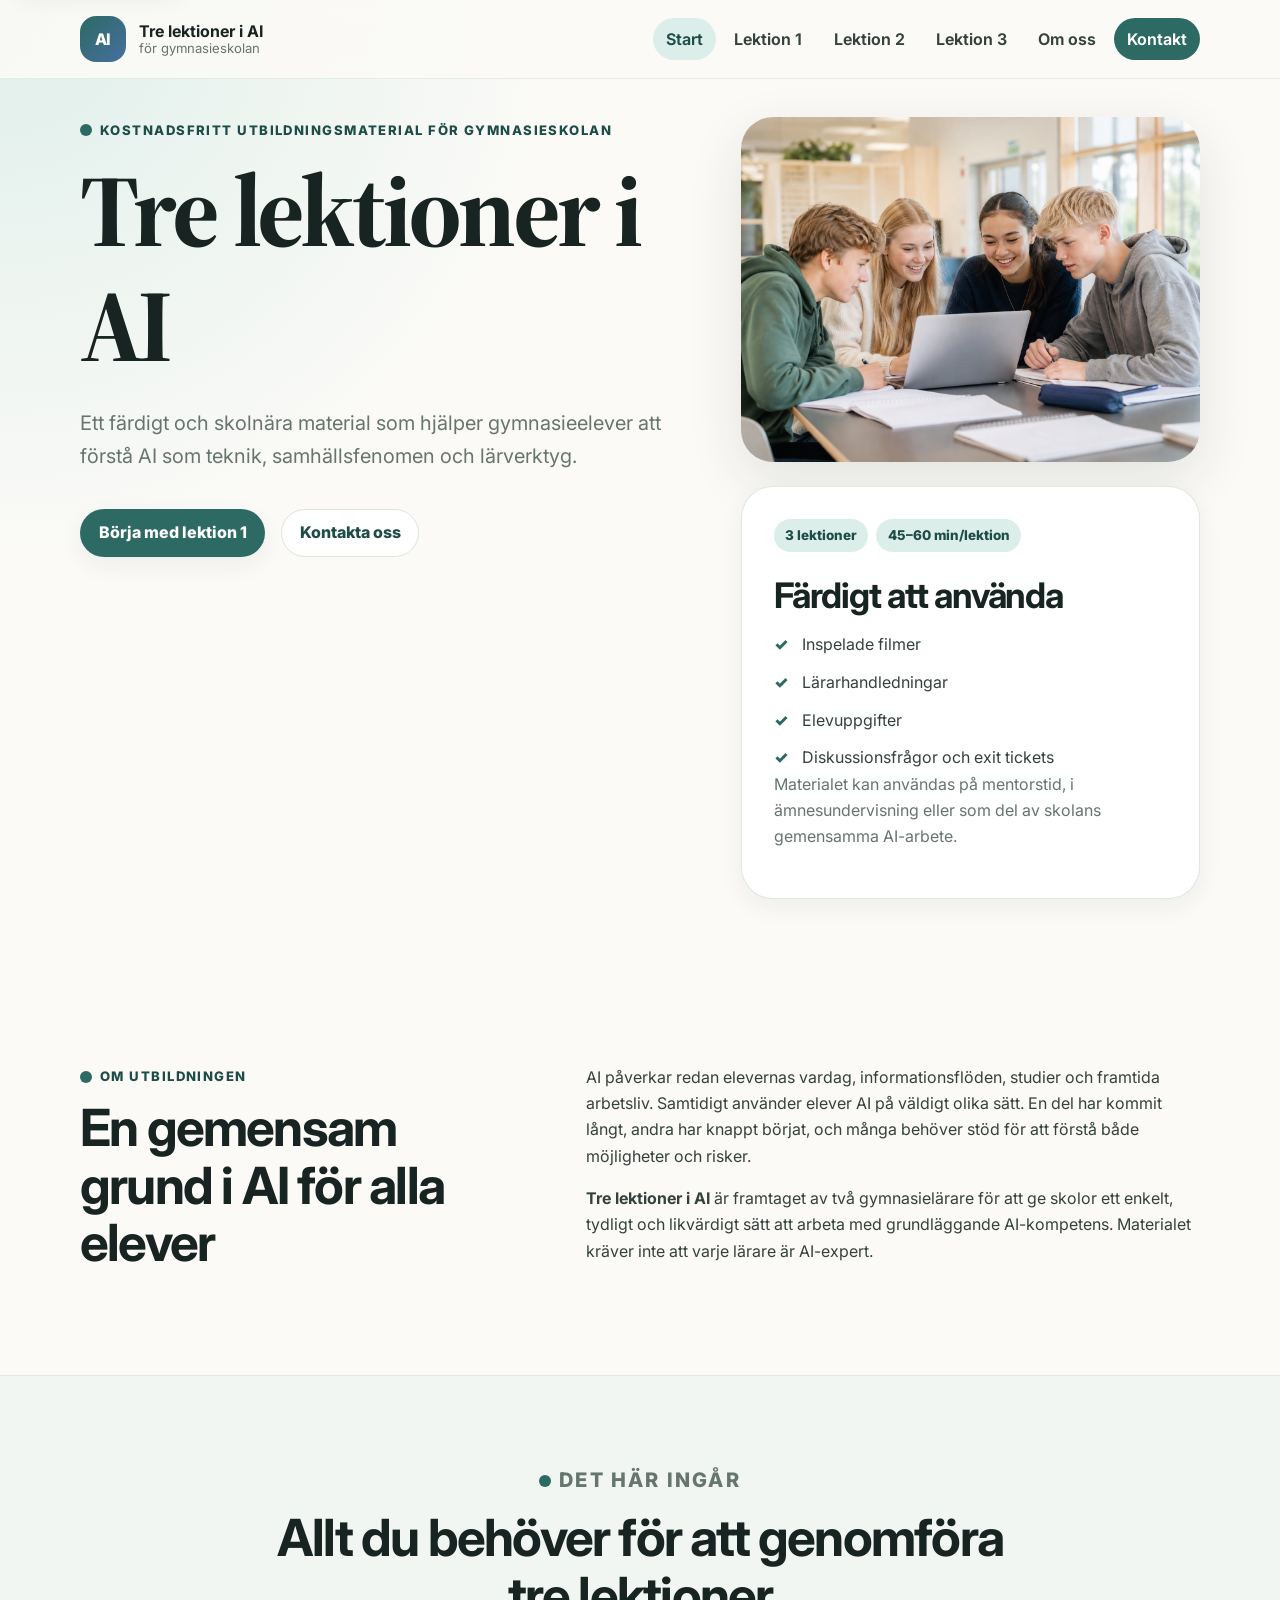
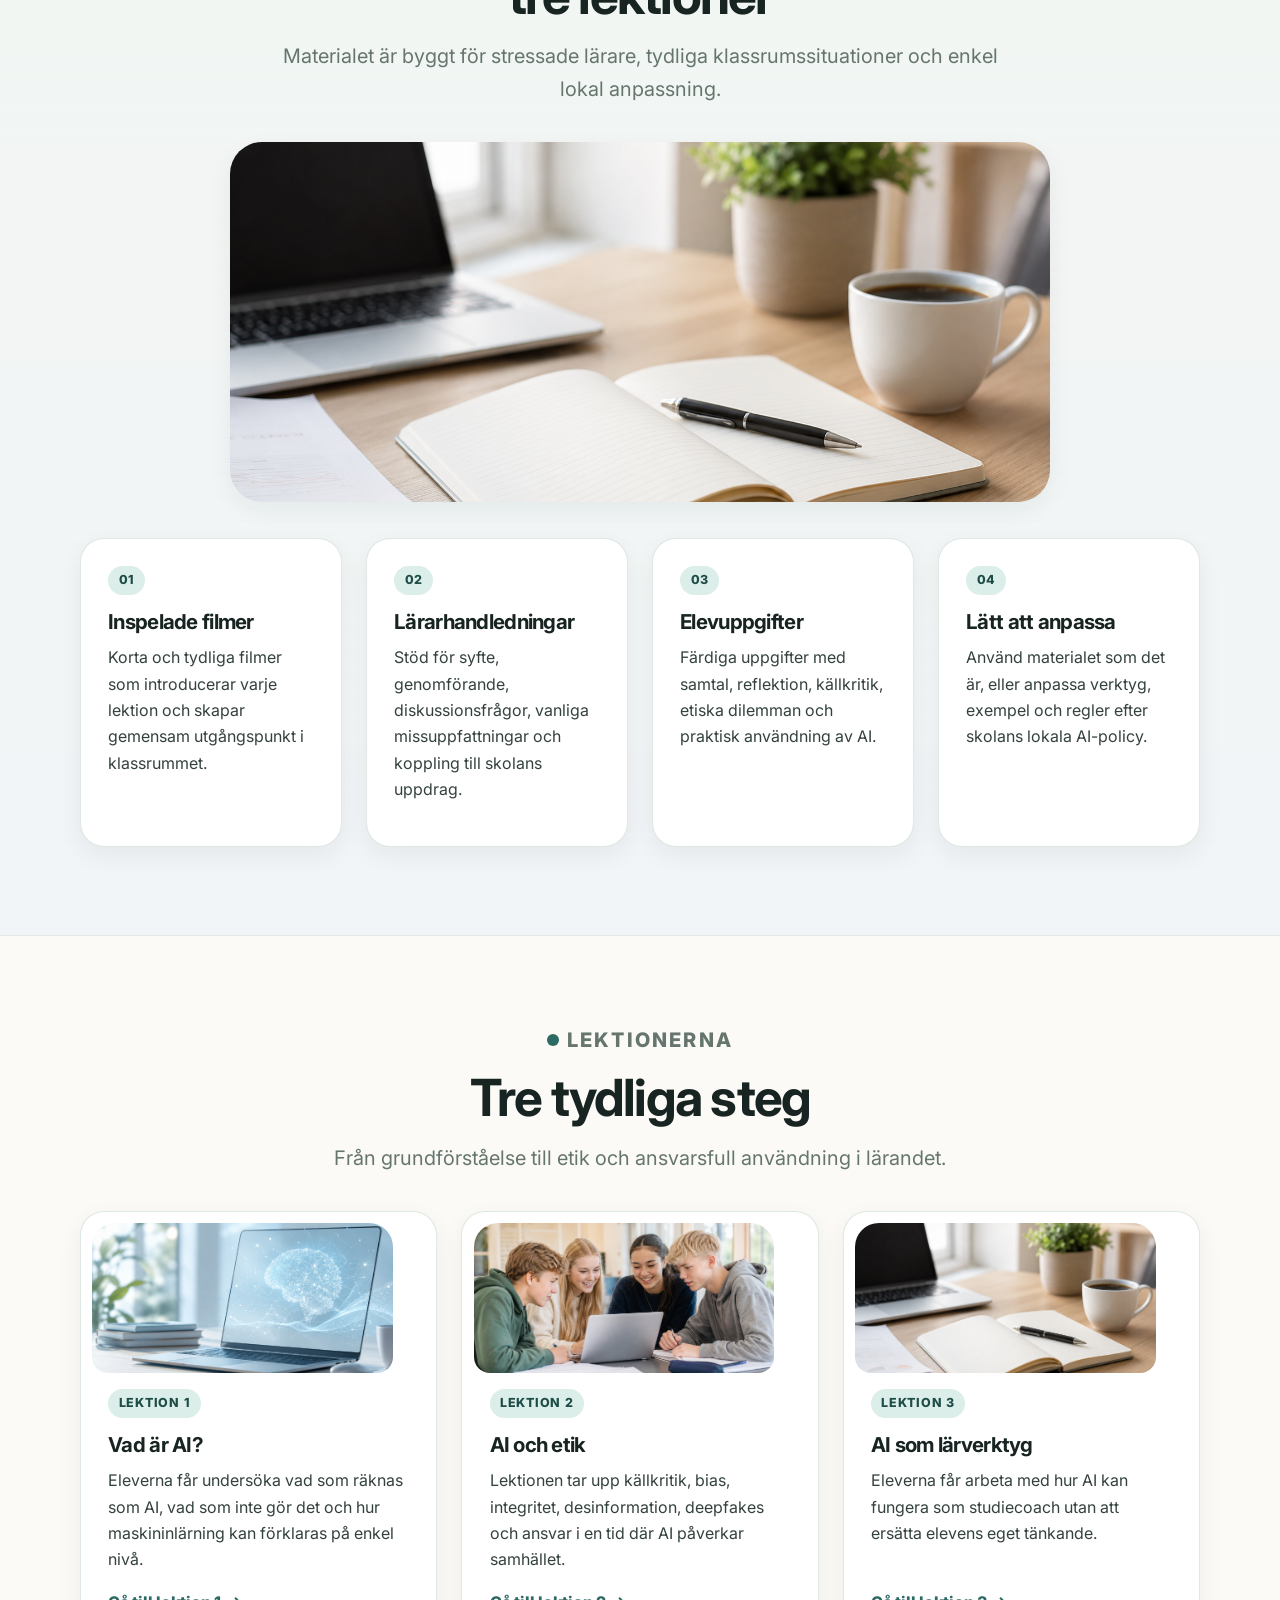
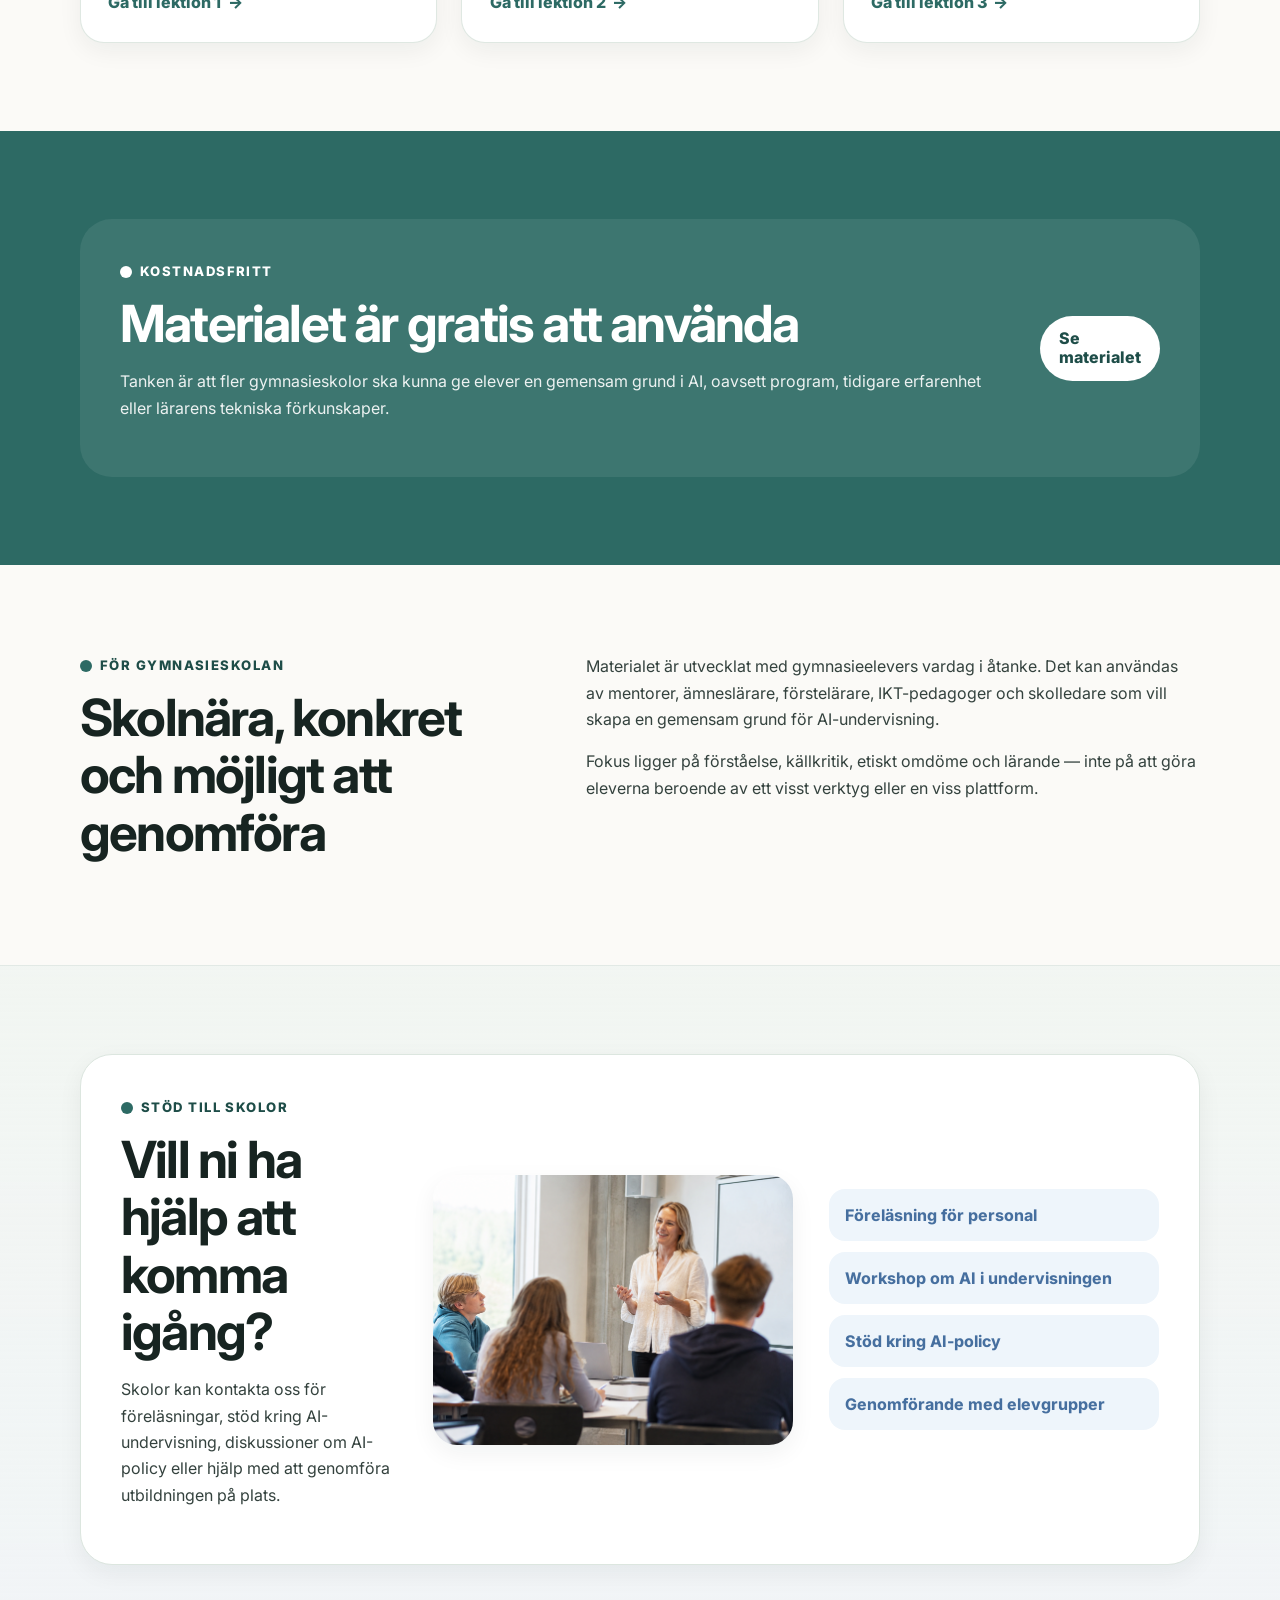
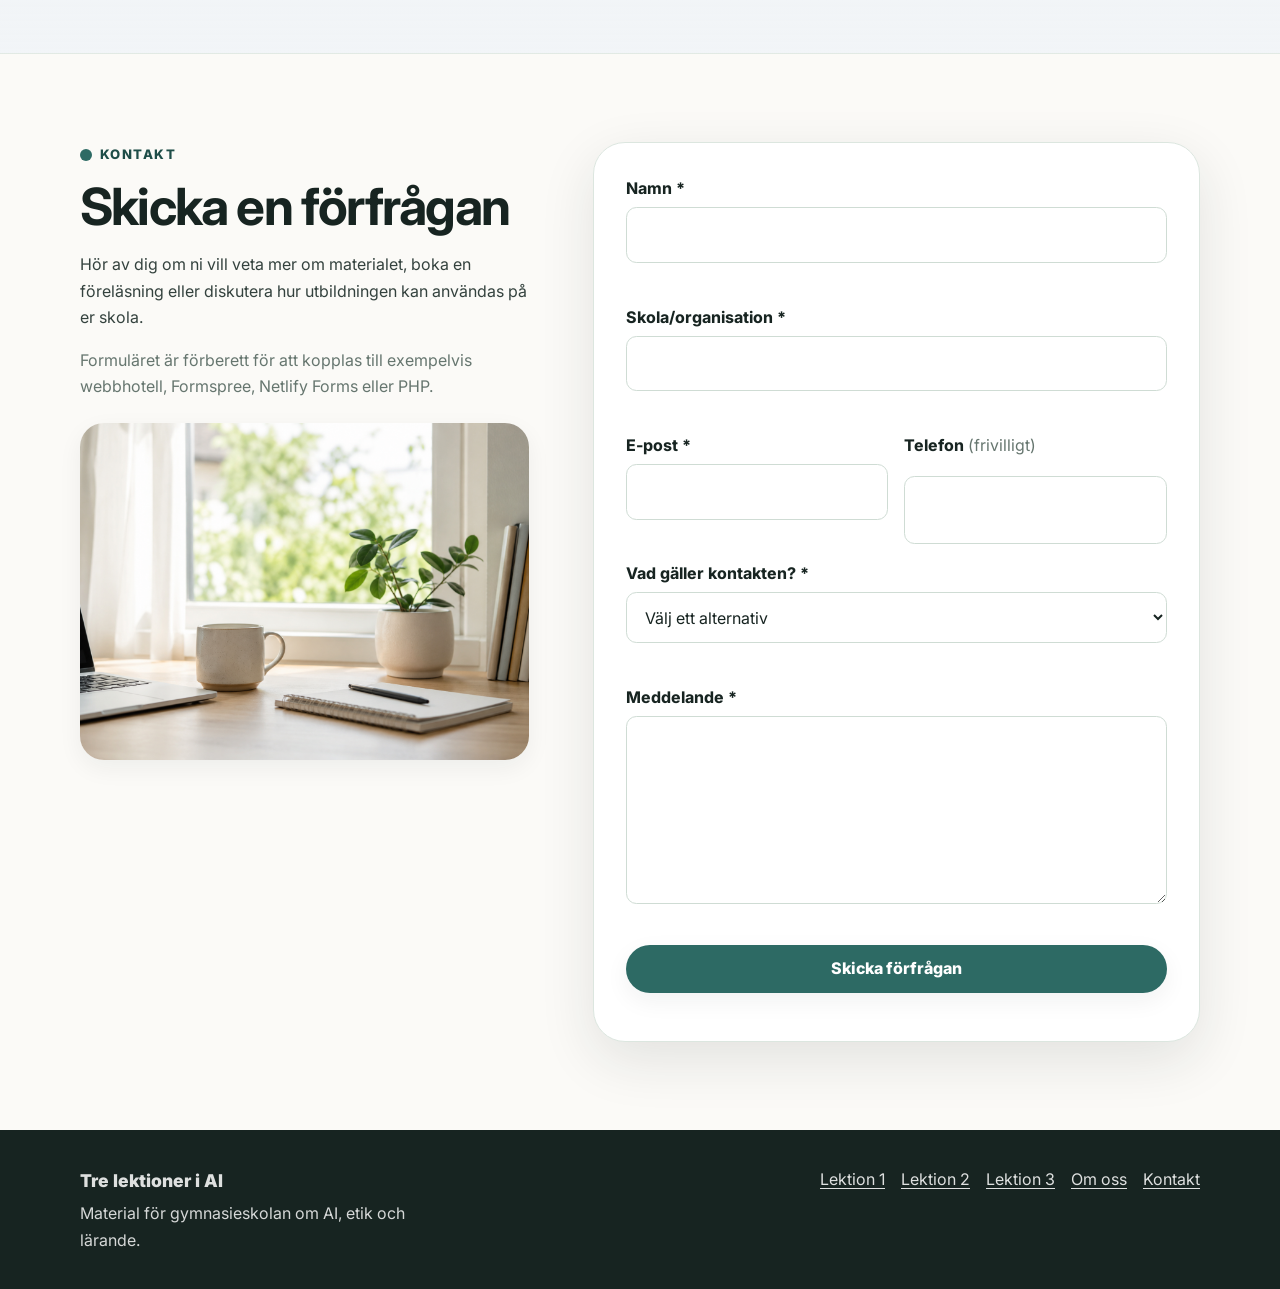
==== commit 815e38a6: "bilder och styling" ====
--- a/index.html
+++ b/index.html
@@ -10,6 +10,18 @@
       name="description"
       content="Tre lektioner i AI är ett kostnadsfritt utbildningsmaterial för gymnasieskolan med filmer, lärarhandledningar och elevuppgifter."
     />
+    <meta property="og:title" content="Tre lektioner i AI" />
+    <meta
+      property="og:description"
+      content="Kostnadsfritt utbildningsmaterial för gymnasieskolan om AI, etik och lärande."
+    />
+    <meta
+      property="og:image"
+      content="https://DIN-DOMAN.se/assets/og-image.jpg"
+    />
+    <meta property="og:type" content="website" />
+    <meta property="og:locale" content="sv_SE" />
+
     <link rel="preconnect" href="https://fonts.googleapis.com" />
     <link rel="preconnect" href="https://fonts.gstatic.com" crossorigin />
     <link
@@ -80,27 +92,38 @@
               >
             </div>
           </div>
-
-          <aside
-            class="hero-card fade-in"
-            aria-label="Kort sammanfattning av materialet"
-          >
-            <div class="hero-card-top">
-              <span class="pill">3 lektioner</span>
-              <span class="pill">45–60 min/lektion</span>
-            </div>
-            <h2>Färdigt att använda</h2>
-            <ul class="check-list">
-              <li>Inspelade filmer</li>
-              <li>Lärarhandledningar</li>
-              <li>Elevuppgifter</li>
-              <li>Diskussionsfrågor och exit tickets</li>
-            </ul>
-            <p class="muted">
-              Materialet kan användas på mentorstid, i ämnesundervisning eller
-              som del av skolans gemensamma AI-arbete.
-            </p>
-          </aside>
+          <div class="hero-image-column fade-in">
+            <div class="hero-image">
+              <img
+                src="assets/elever-samarbetar.png"
+                alt="Gymnasieelever som samarbetar vid en laptop i klassrum"
+              />
+            </div>
+
+            <aside
+              class="hero-card"
+              aria-label="Kort sammanfattning av materialet"
+            >
+              <div class="hero-card-top">
+                <span class="pill">3 lektioner</span>
+                <span class="pill">45–60 min/lektion</span>
+              </div>
+
+              <h2>Färdigt att använda</h2>
+
+              <ul class="check-list">
+                <li>Inspelade filmer</li>
+                <li>Lärarhandledningar</li>
+                <li>Elevuppgifter</li>
+                <li>Diskussionsfrågor och exit tickets</li>
+              </ul>
+
+              <p class="muted">
+                Materialet kan användas på mentorstid, i ämnesundervisning eller
+                som del av skolans gemensamma AI-arbete.
+              </p>
+            </aside>
+          </div>
         </div>
       </section>
 
@@ -141,6 +164,13 @@
             </p>
           </div>
 
+          <div class="section-image fade-in">
+            <img
+              src="assets/material-studier.png"
+              alt="Anteckningsbok, penna och laptop på ett ljust skrivbord"
+            />
+          </div>
+
           <div class="feature-grid">
             <article class="feature-card fade-in">
               <span class="feature-number">01</span>
@@ -194,6 +224,11 @@
 
           <div class="lesson-card-grid">
             <article class="lesson-card fade-in">
+              <img
+                class="lesson-card-image"
+                src="assets/ai-teknik.png"
+                alt="Laptop med abstrakt visualisering av AI och nätverk"
+              />
               <div class="lesson-card-label">Lektion 1</div>
               <h3>Vad är AI?</h3>
               <p>
@@ -204,6 +239,11 @@
             </article>
 
             <article class="lesson-card fade-in">
+              <img
+                class="lesson-card-image"
+                src="assets/elever-samarbetar.png"
+                alt="Elever som diskuterar tillsammans vid en laptop"
+              />
               <div class="lesson-card-label">Lektion 2</div>
               <h3>AI och etik</h3>
               <p>
@@ -214,6 +254,11 @@
             </article>
 
             <article class="lesson-card fade-in">
+              <img
+                class="lesson-card-image"
+                src="assets/material-studier.png"
+                alt="Anteckningsbok och penna på ett skrivbord"
+              />
               <div class="lesson-card-label">Lektion 3</div>
               <h3>AI som lärverktyg</h3>
               <p>
@@ -275,6 +320,11 @@
               genomföra utbildningen på plats.
             </p>
           </div>
+          <img
+            class="cta-image"
+            src="assets/forelasning-ai.png"
+            alt="Lärare som föreläser för elever i ett ljust klassrum"
+          />
 
           <ul class="support-list" aria-label="Exempel på stöd">
             <li>Föreläsning för personal</li>
@@ -302,6 +352,11 @@
               Formuläret är förberett för att kopplas till exempelvis
               webbhotell, Formspree, Netlify Forms eller PHP.
             </p>
+            <img
+              class="contact-image"
+              src="assets/kontakt.png"
+              alt="Ljust skrivbord med anteckningsbok, växt och kaffekopp"
+            />
           </div>
 
           <!--
--- a/style.css
+++ b/style.css
@@ -1,10 +1,3 @@
-/* =========================================================
-   Tre lektioner i AI
-   Enkel statisk webbplats: HTML + CSS + JavaScript
-   Redigera gärna variablerna nedan för att byta färger,
-   typsnitt, maxbredd och rundning.
-   ========================================================= */
-
 :root {
   --color-bg: #fbfaf7;
   --color-surface: #ffffff;
@@ -30,7 +23,9 @@
   --color-error: #b42318;
   --color-success: #227950;
 
-  --font-sans: "Inter", system-ui, -apple-system, BlinkMacSystemFont, "Segoe UI", sans-serif;
+  --font-sans:
+    "Inter", system-ui, -apple-system, BlinkMacSystemFont, "Segoe UI",
+    sans-serif;
   --font-serif: "Source Serif 4", Georgia, serif;
 
   --container: 1120px;
@@ -73,7 +68,11 @@
   font-family: var(--font-sans);
   color: var(--color-text);
   background:
-    radial-gradient(circle at top left, rgba(220, 238, 233, 0.9), transparent 35rem),
+    radial-gradient(
+      circle at top left,
+      rgba(220, 238, 233, 0.9),
+      transparent 35rem
+    ),
     var(--color-bg);
   line-height: 1.65;
   text-rendering: optimizeLegibility;
@@ -193,6 +192,19 @@
   margin-inline: auto;
 }
 
+.section-image {
+  margin: 0 auto var(--space-xl);
+  max-width: 820px;
+}
+
+.section-image img {
+  width: 100%;
+  max-height: 360px;
+  border-radius: var(--radius-xl);
+  object-fit: cover;
+  box-shadow: var(--shadow-sm);
+}
+
 /* Typografi */
 
 h1,
@@ -296,7 +308,11 @@
   width: 46px;
   height: 46px;
   color: var(--color-surface);
-  background: linear-gradient(135deg, var(--color-primary), var(--color-accent));
+  background: linear-gradient(
+    135deg,
+    var(--color-primary),
+    var(--color-accent)
+  );
   border-radius: 1rem;
   font-weight: 800;
   letter-spacing: -0.05em;
@@ -373,7 +389,9 @@
   height: 2px;
   background: currentColor;
   border-radius: 999px;
-  transition: transform var(--transition), opacity var(--transition);
+  transition:
+    transform var(--transition),
+    opacity var(--transition);
 }
 
 .hamburger {
@@ -497,14 +515,15 @@
 /* Hero */
 
 .hero {
-  padding: clamp(4.5rem, 9vw, 8rem) 0 clamp(3.5rem, 7vw, 6rem);
+  padding-top: clamp(1.5rem, 3vw, 2.5rem);
+  padding-bottom: clamp(3rem, 6vw, 5rem);
 }
 
 .hero-inner {
   display: grid;
   grid-template-columns: minmax(0, 1.12fr) minmax(320px, 0.88fr);
   gap: clamp(2rem, 6vw, 5rem);
-  align-items: center;
+  align-items: start;
 }
 
 .hero-content {
@@ -514,7 +533,11 @@
 .hero-card {
   padding: clamp(1.4rem, 3vw, 2rem);
   background:
-    linear-gradient(160deg, rgba(255, 255, 255, 0.92), rgba(240, 245, 241, 0.92)),
+    linear-gradient(
+      160deg,
+      rgba(255, 255, 255, 0.92),
+      rgba(240, 245, 241, 0.92)
+    ),
     var(--color-surface);
   border: 1px solid rgba(220, 230, 223, 0.85);
   border-radius: var(--radius-xl);
@@ -532,6 +555,33 @@
   margin-bottom: var(--space-lg);
 }
 
+.hero-image img {
+  width: 100%;
+  border-radius: var(--radius-xl);
+  box-shadow: var(--shadow-md);
+  object-fit: cover;
+}
+
+.hero-image-column {
+  display: flex;
+  flex-direction: column;
+  gap: 1.5rem;
+}
+
+.hero-image img {
+  width: 100%;
+  max-height: 380px;
+  object-fit: cover;
+  border-radius: var(--radius-xl);
+  box-shadow: var(--shadow-md);
+}
+
+.hero-card {
+  margin: 0;
+  background: #ffffff;
+  border: 1px solid rgba(220, 230, 223, 0.9);
+  box-shadow: var(--shadow-sm);
+}
 .pill {
   display: inline-flex;
   align-items: center;
@@ -547,8 +597,11 @@
 /* Kort och sektioner */
 
 .soft-section {
-  background:
-    linear-gradient(180deg, rgba(240, 245, 241, 0.82), rgba(229, 238, 247, 0.44));
+  background: linear-gradient(
+    180deg,
+    rgba(240, 245, 241, 0.82),
+    rgba(229, 238, 247, 0.44)
+  );
   border-block: 1px solid rgba(220, 230, 223, 0.75);
 }
 
@@ -565,6 +618,15 @@
 
 .lesson-card-grid {
   grid-template-columns: repeat(3, 1fr);
+}
+
+.lesson-card-image {
+  width: calc(100% + 2rem);
+  height: 150px;
+  margin: -1rem -1rem 1rem;
+  border-radius: var(--radius-lg) var(--radius-lg) var(--radius-md)
+    var(--radius-md);
+  object-fit: cover;
 }
 
 .feature-card,
@@ -596,7 +658,10 @@
   display: flex;
   flex-direction: column;
   min-height: 250px;
-  transition: transform var(--transition), box-shadow var(--transition), border-color var(--transition);
+  transition:
+    transform var(--transition),
+    box-shadow var(--transition),
+    border-color var(--transition);
 }
 
 .feature-card:hover,
@@ -655,6 +720,13 @@
   box-shadow: var(--shadow-sm);
 }
 
+.cta-image {
+  width: min(100%, 360px);
+  border-radius: var(--radius-lg);
+  object-fit: cover;
+  box-shadow: var(--shadow-sm);
+}
+
 .cta-panel > div {
   max-width: 760px;
 }
@@ -702,8 +774,11 @@
 
 .page-hero {
   padding: clamp(3.5rem, 7vw, 5.5rem) 0 var(--space-xl);
-  background:
-    linear-gradient(180deg, rgba(220, 238, 233, 0.52), rgba(251, 250, 247, 0));
+  background: linear-gradient(
+    180deg,
+    rgba(220, 238, 233, 0.52),
+    rgba(251, 250, 247, 0)
+  );
 }
 
 .page-hero h1 {
@@ -751,8 +826,11 @@
   padding: var(--space-lg);
   text-align: center;
   color: var(--color-primary-dark);
-  background:
-    linear-gradient(135deg, rgba(220, 238, 233, 0.92), rgba(229, 238, 247, 0.92));
+  background: linear-gradient(
+    135deg,
+    rgba(220, 238, 233, 0.92),
+    rgba(229, 238, 247, 0.92)
+  );
 }
 
 .video-placeholder h3 {
@@ -854,7 +932,10 @@
   border-radius: var(--radius-lg);
   text-decoration: none;
   box-shadow: var(--shadow-sm);
-  transition: transform var(--transition), box-shadow var(--transition), background var(--transition);
+  transition:
+    transform var(--transition),
+    box-shadow var(--transition),
+    background var(--transition);
 }
 
 .next-card:hover {
@@ -909,8 +990,11 @@
   place-items: center;
   color: var(--color-primary-dark);
   text-align: center;
-  background:
-    linear-gradient(135deg, var(--color-primary-soft), var(--color-accent-soft));
+  background: linear-gradient(
+    135deg,
+    var(--color-primary-soft),
+    var(--color-accent-soft)
+  );
   border: 1px dashed var(--color-primary);
   font-weight: 800;
 }
@@ -937,6 +1021,14 @@
 .contact-intro {
   position: sticky;
   top: 105px;
+}
+
+.contact-image {
+  width: 100%;
+  margin-top: var(--space-lg);
+  border-radius: var(--radius-lg);
+  object-fit: cover;
+  box-shadow: var(--shadow-sm);
 }
 
 .contact-form {
@@ -974,7 +1066,9 @@
   border: 1px solid #cfdcd4;
   border-radius: var(--radius-sm);
   padding: 0.85rem 0.9rem;
-  transition: border-color var(--transition), box-shadow var(--transition);
+  transition:
+    border-color var(--transition),
+    box-shadow var(--transition);
 }
 
 textarea {
@@ -1218,4 +1312,4 @@
     opacity: 1;
     transform: none;
   }
-}+}
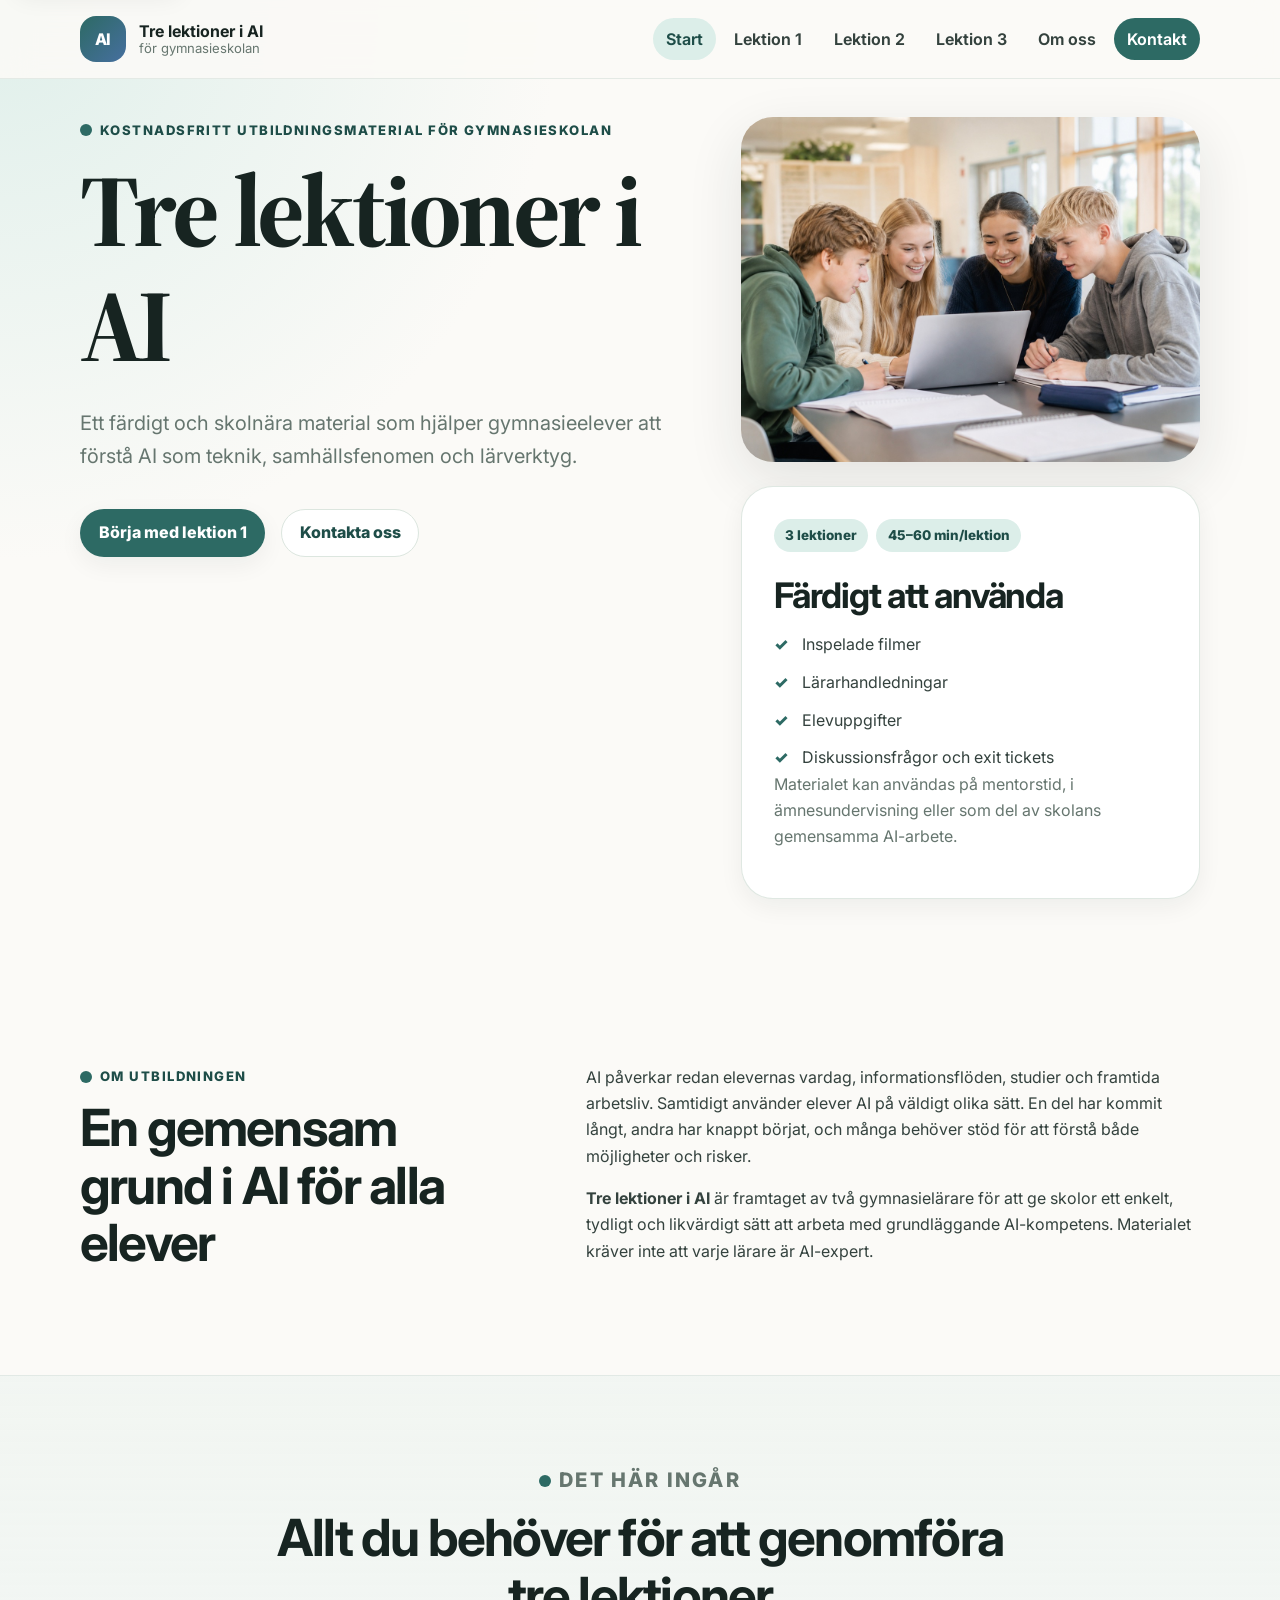
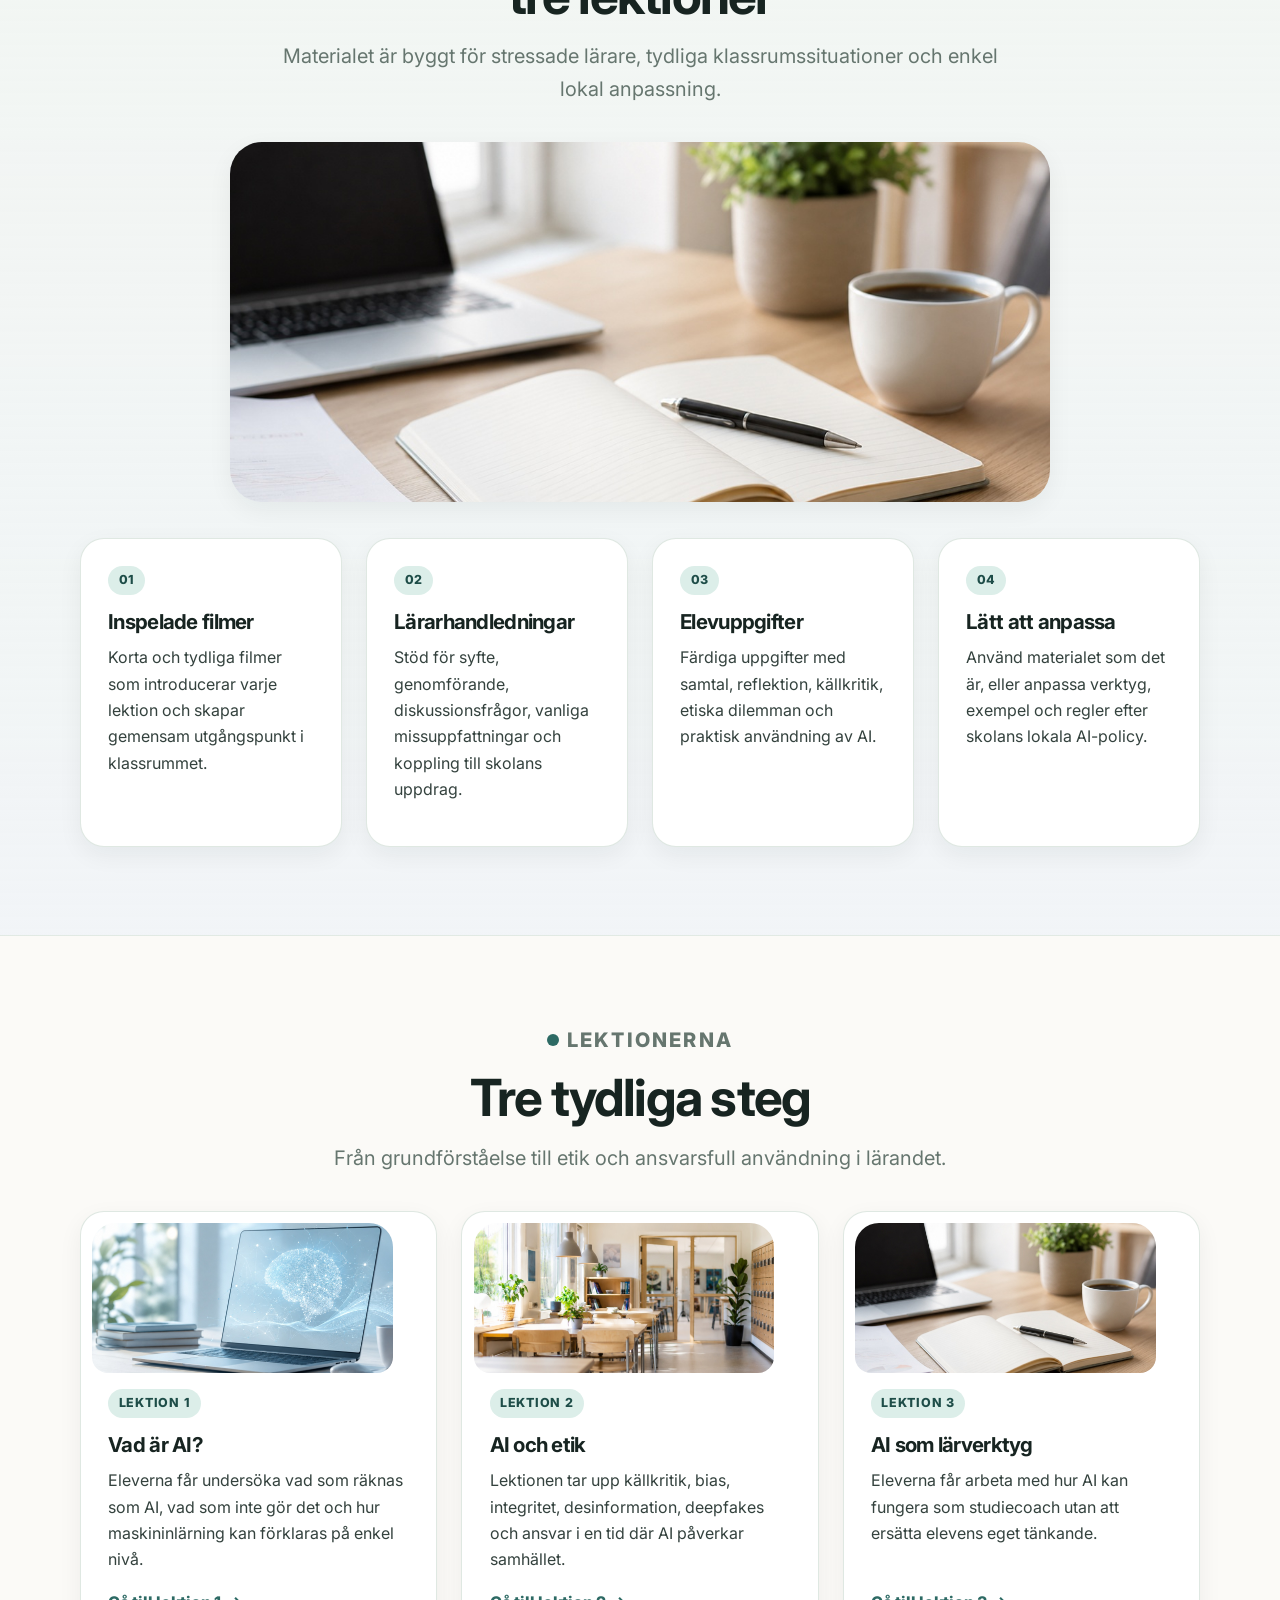
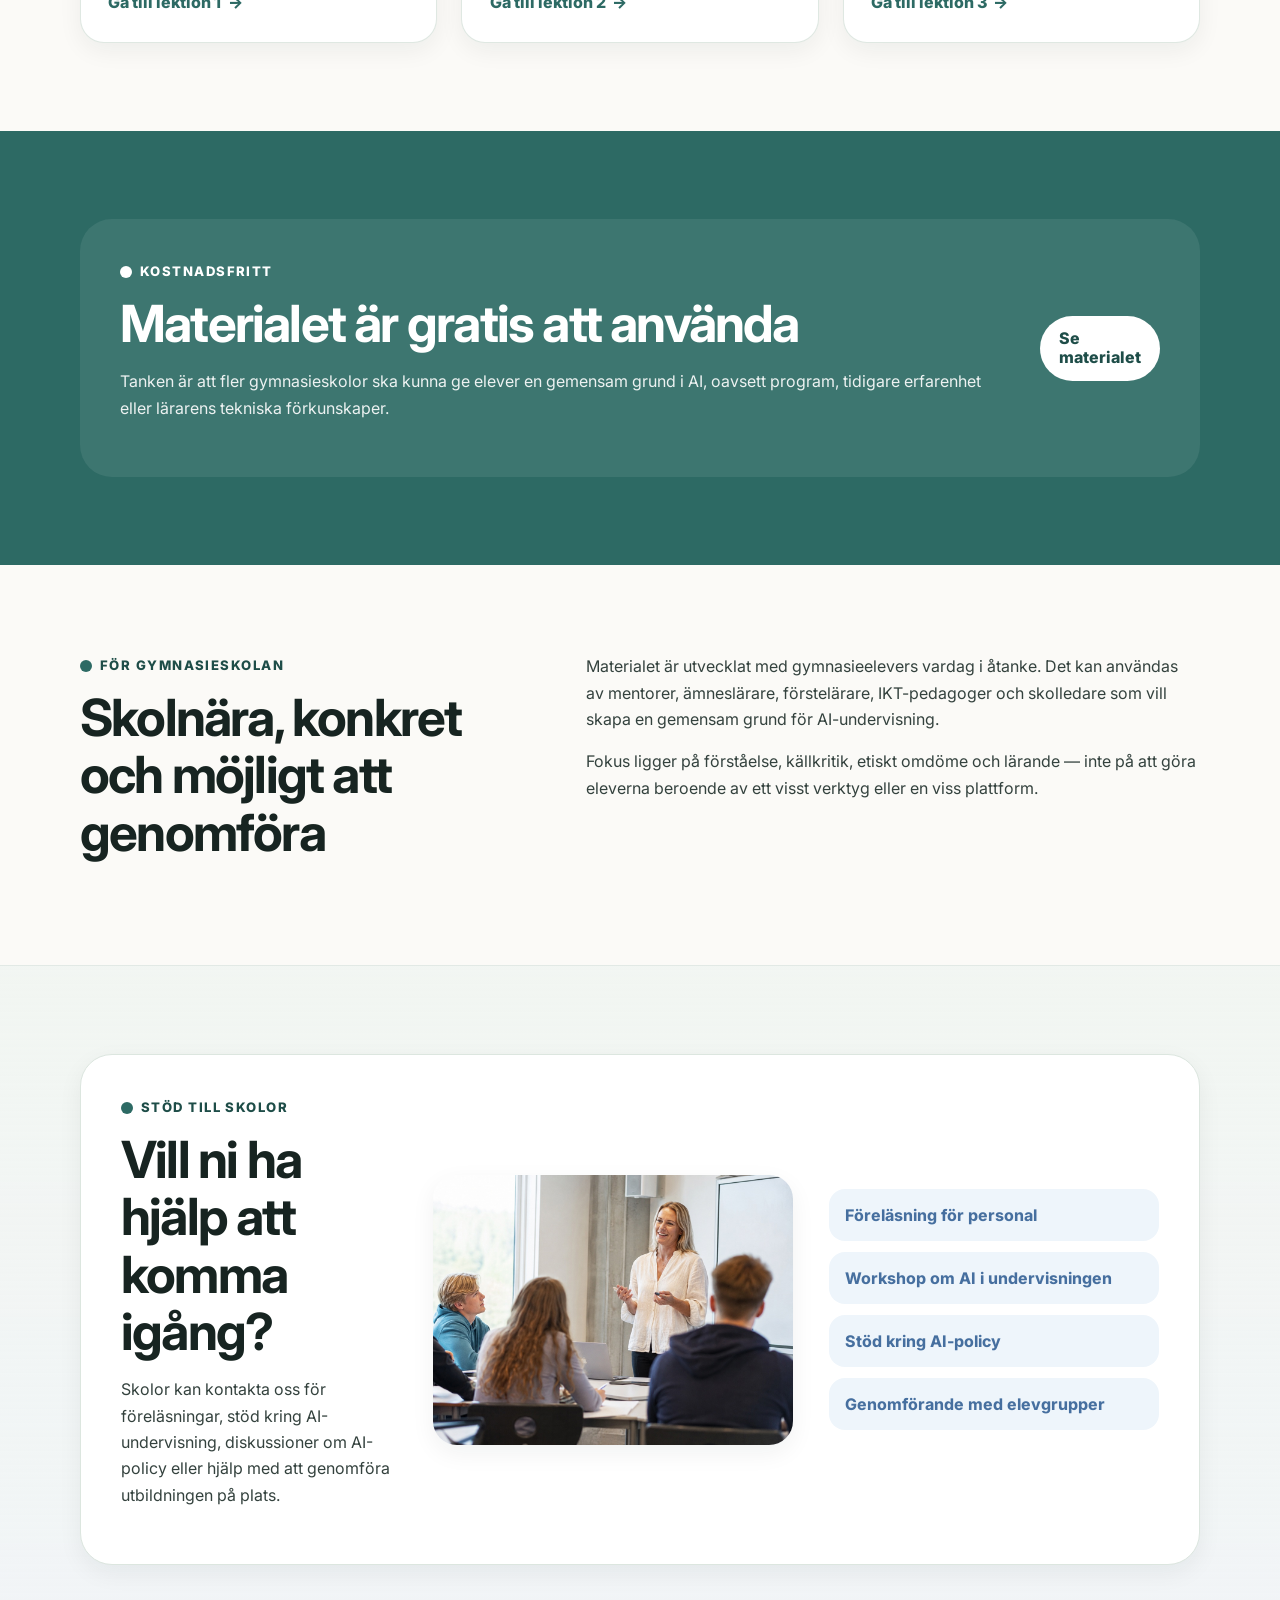
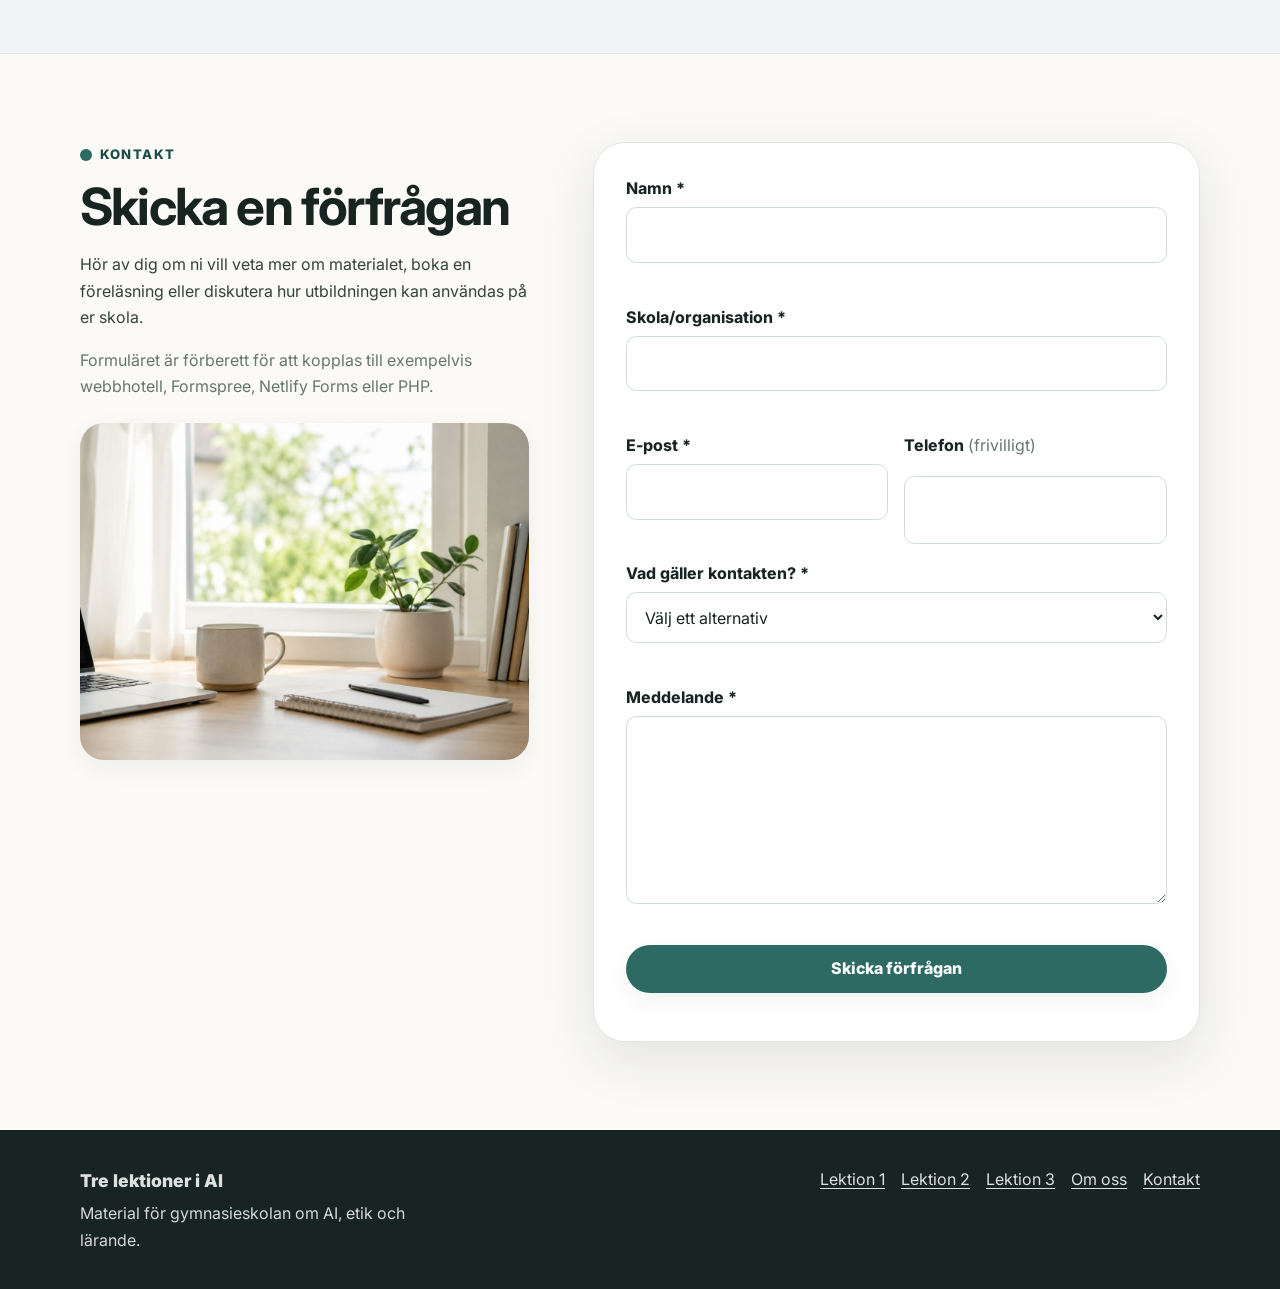
==== commit 88ff2f34: "png->jpg" ====
--- a/index.html
+++ b/index.html
@@ -95,7 +95,7 @@
           <div class="hero-image-column fade-in">
             <div class="hero-image">
               <img
-                src="assets/elever-samarbetar.png"
+                src="assets/elever-samarbetar.jpg"
                 alt="Gymnasieelever som samarbetar vid en laptop i klassrum"
               />
             </div>
@@ -166,7 +166,7 @@
 
           <div class="section-image fade-in">
             <img
-              src="assets/material-studier.png"
+              src="assets/material-studier.jpg"
               alt="Anteckningsbok, penna och laptop på ett ljust skrivbord"
             />
           </div>
@@ -226,7 +226,7 @@
             <article class="lesson-card fade-in">
               <img
                 class="lesson-card-image"
-                src="assets/ai-teknik.png"
+                src="assets/ai-teknik.jpg"
                 alt="Laptop med abstrakt visualisering av AI och nätverk"
               />
               <div class="lesson-card-label">Lektion 1</div>
@@ -241,7 +241,7 @@
             <article class="lesson-card fade-in">
               <img
                 class="lesson-card-image"
-                src="assets/elever-samarbetar.png"
+                src="assets/klassrum.jpg"
                 alt="Elever som diskuterar tillsammans vid en laptop"
               />
               <div class="lesson-card-label">Lektion 2</div>
@@ -256,7 +256,7 @@
             <article class="lesson-card fade-in">
               <img
                 class="lesson-card-image"
-                src="assets/material-studier.png"
+                src="assets/material-studier.jpg"
                 alt="Anteckningsbok och penna på ett skrivbord"
               />
               <div class="lesson-card-label">Lektion 3</div>
@@ -322,7 +322,7 @@
           </div>
           <img
             class="cta-image"
-            src="assets/forelasning-ai.png"
+            src="assets/forelasning-ai.jpg"
             alt="Lärare som föreläser för elever i ett ljust klassrum"
           />
 
@@ -354,7 +354,7 @@
             </p>
             <img
               class="contact-image"
-              src="assets/kontakt.png"
+              src="assets/kontakt.jpg"
               alt="Ljust skrivbord med anteckningsbok, växt och kaffekopp"
             />
           </div>
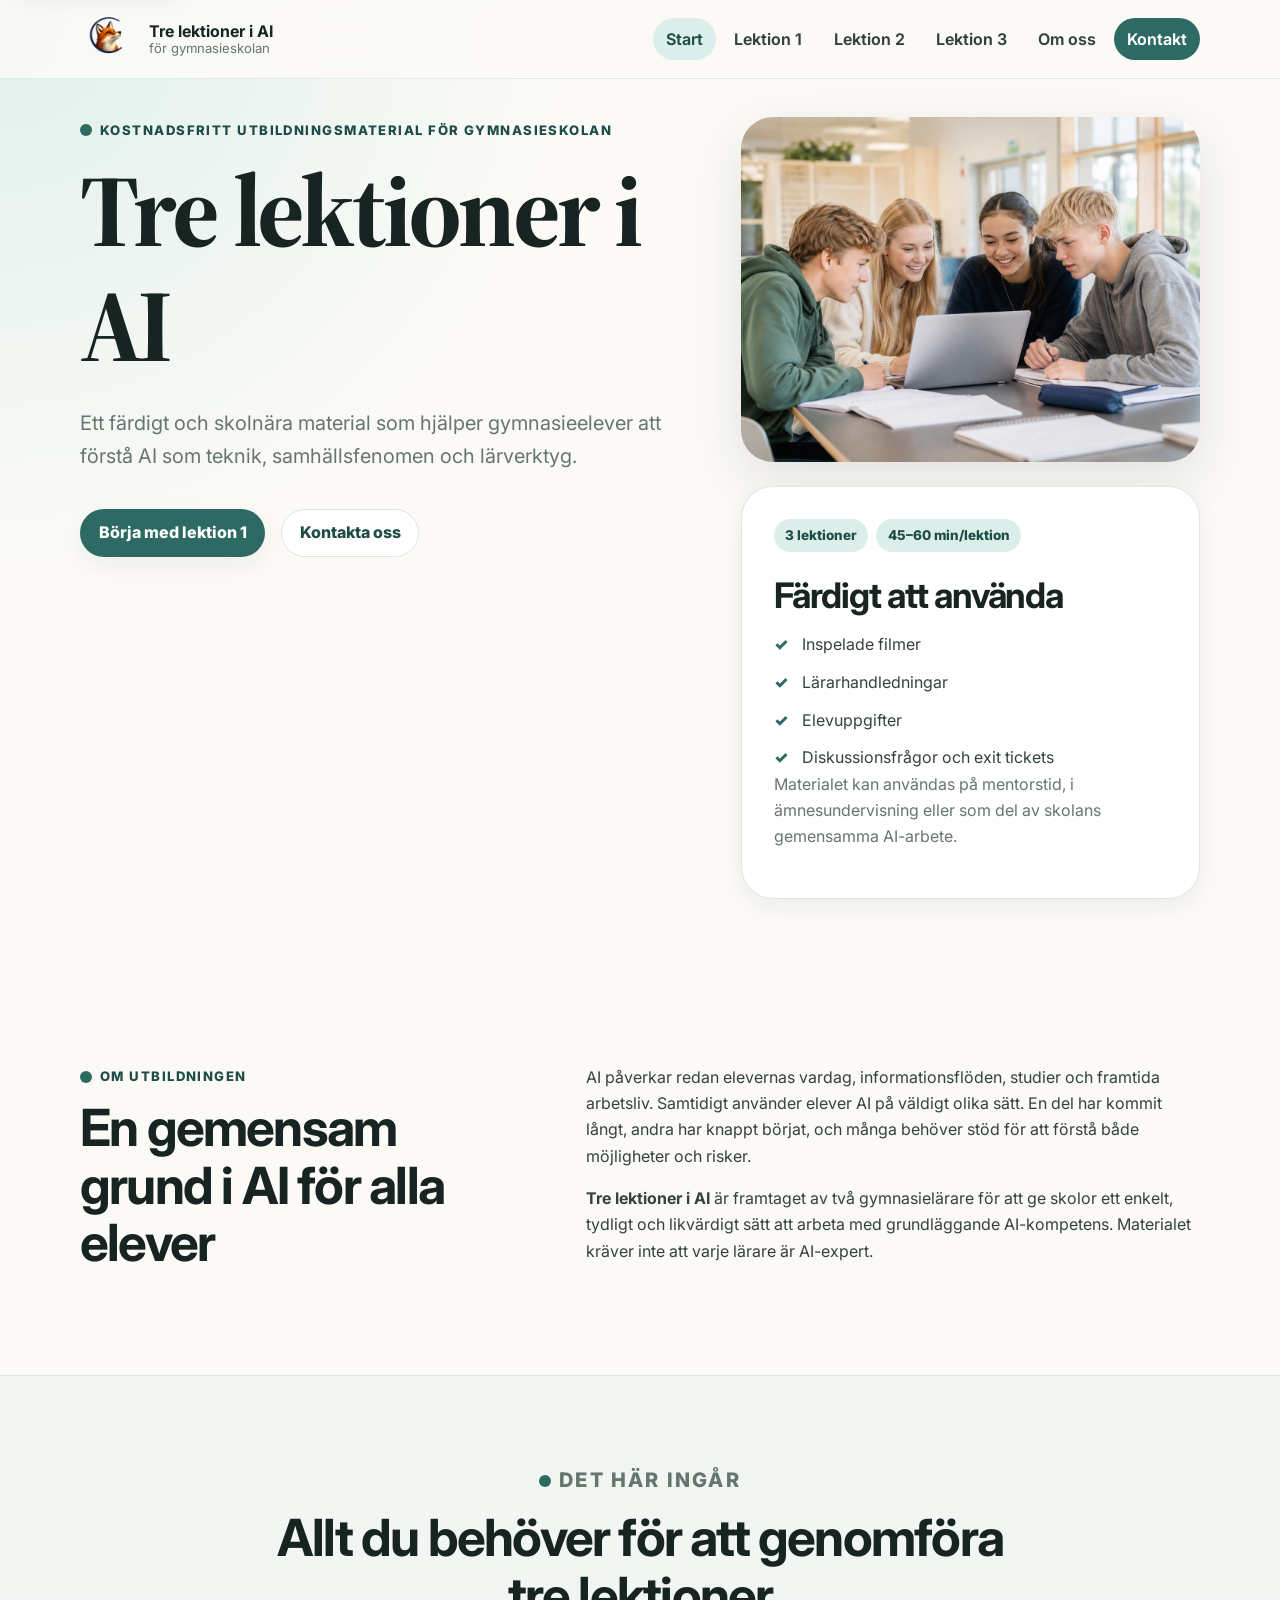
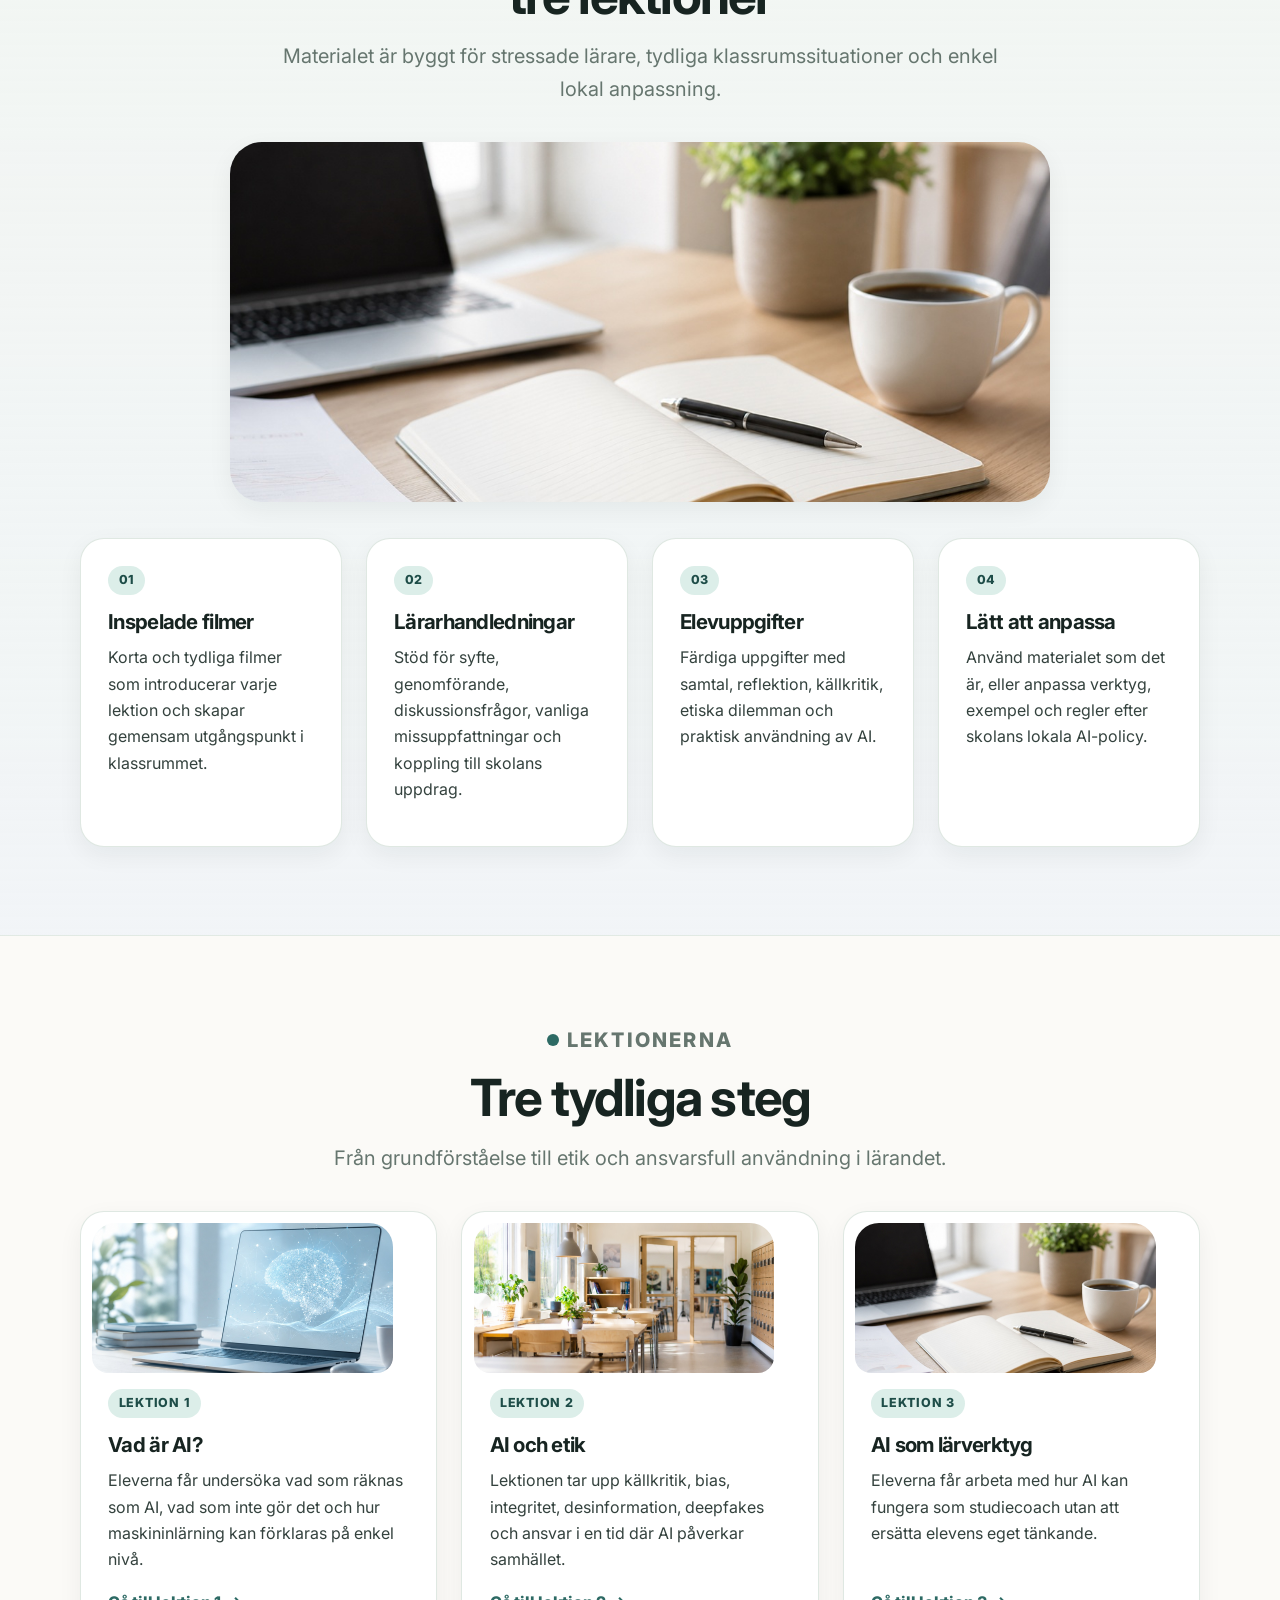
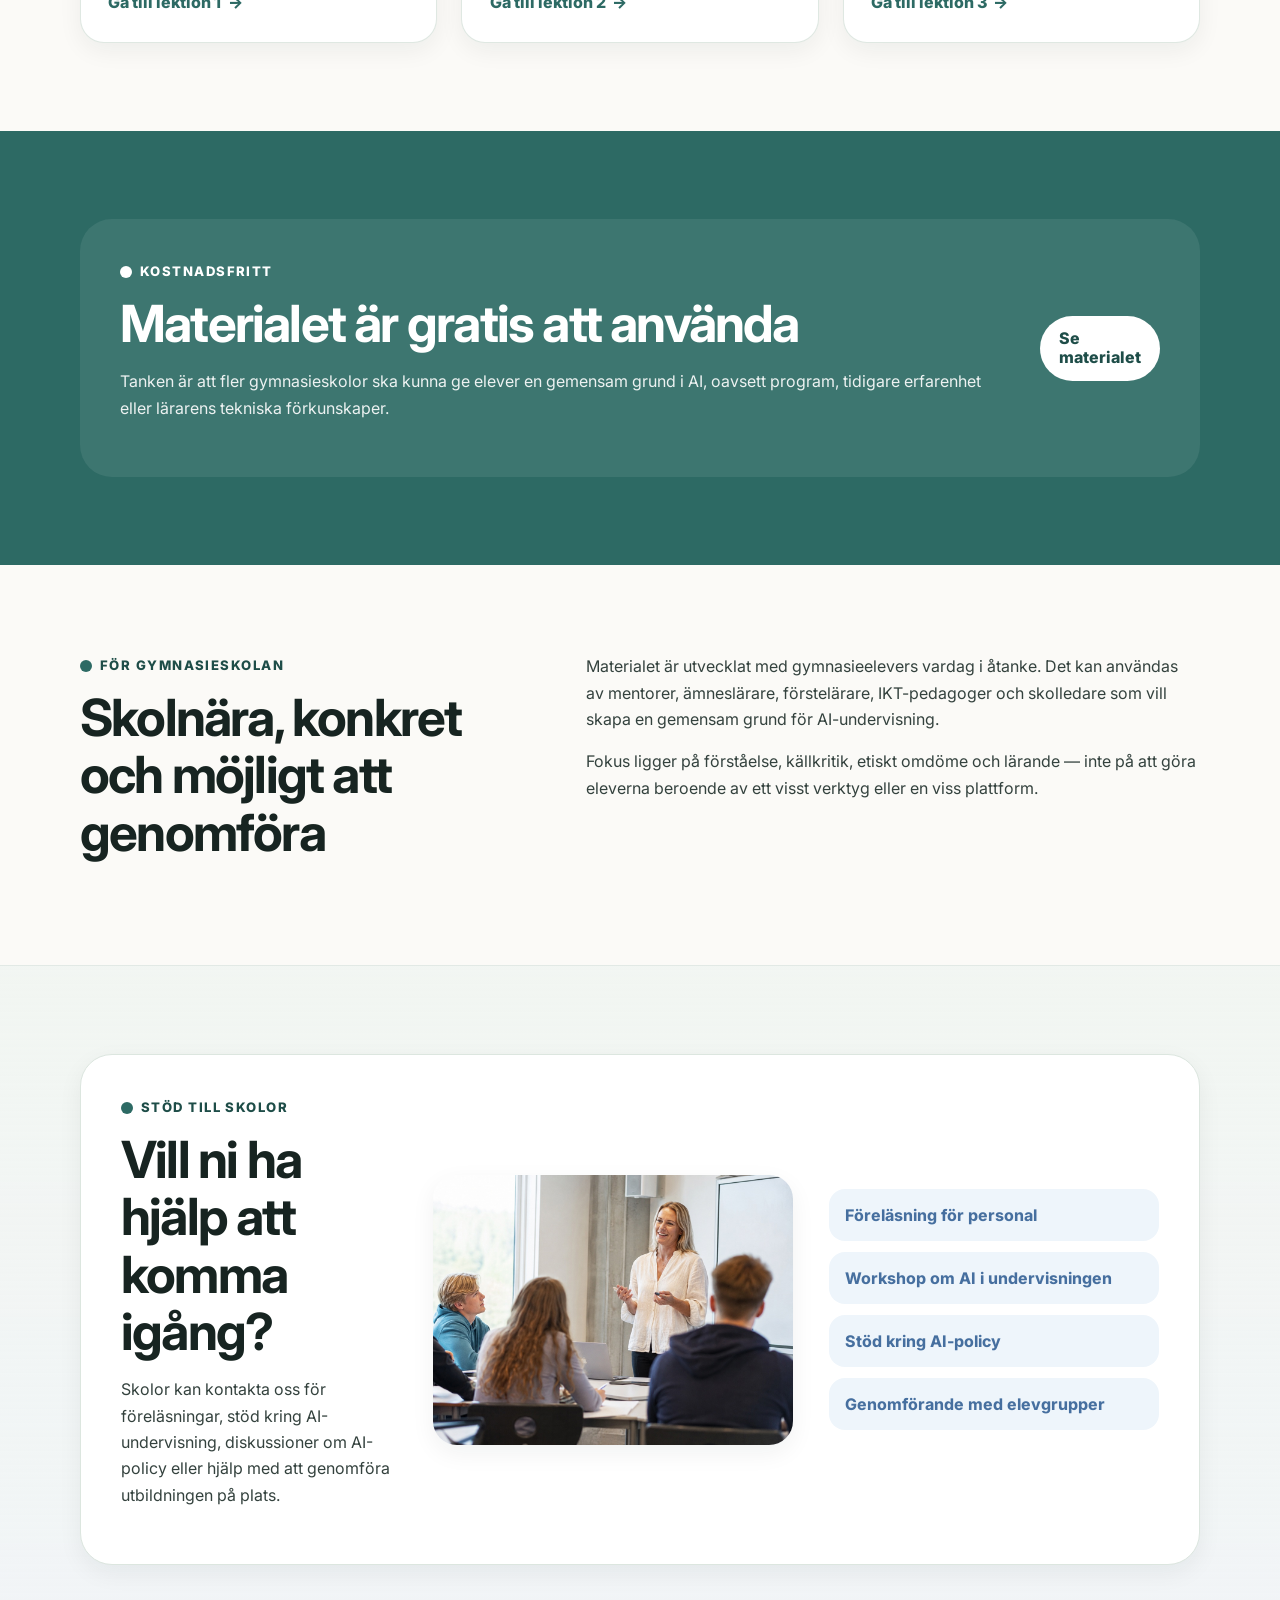
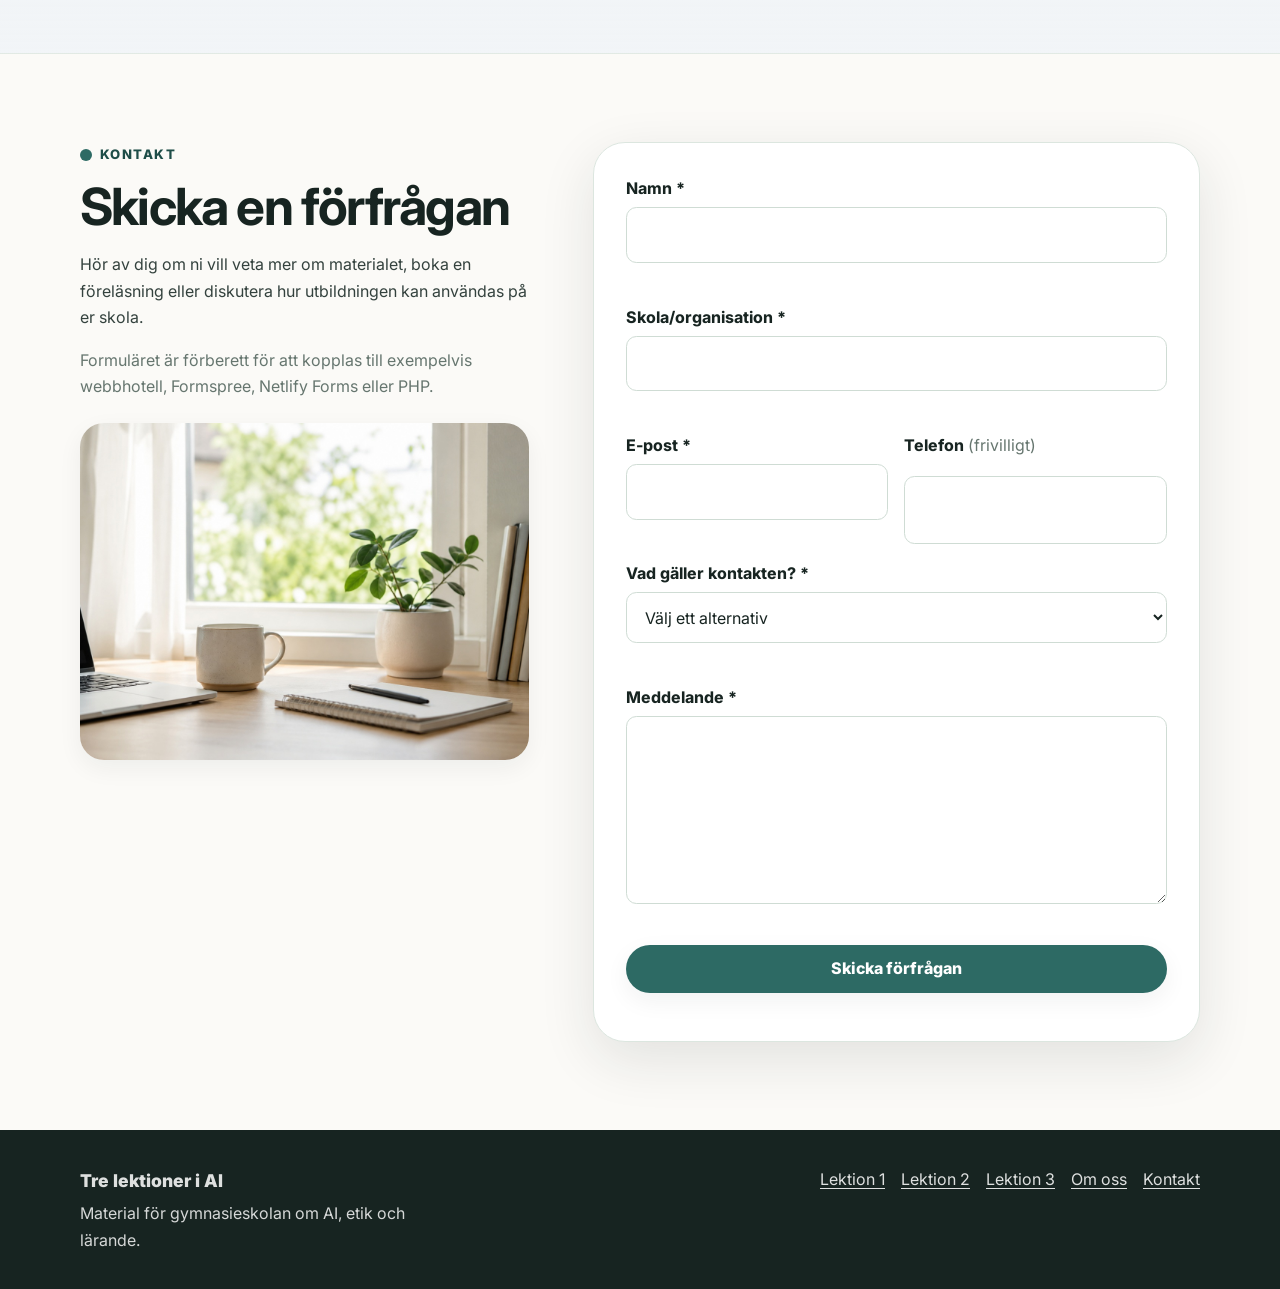
==== commit 01bd0119: "logo och favicon" ====
--- a/index.html
+++ b/index.html
@@ -22,6 +22,20 @@
     <meta property="og:type" content="website" />
     <meta property="og:locale" content="sv_SE" />
 
+    <link
+      rel="icon"
+      type="image/png"
+      sizes="32x32"
+      href="assets/favicon-32.png"
+    />
+    <link
+      rel="icon"
+      type="image/png"
+      sizes="48x48"
+      href="assets/favicon-48.png"
+    />
+    <link rel="apple-touch-icon" href="assets/favicon-180.png" />
+
     <link rel="preconnect" href="https://fonts.googleapis.com" />
     <link rel="preconnect" href="https://fonts.gstatic.com" crossorigin />
     <link
@@ -37,12 +51,13 @@
 
     <header class="site-header">
       <nav class="navbar container" aria-label="Huvudnavigation">
-        <a
-          class="brand"
-          href="index.html"
-          aria-label="Tre lektioner i AI, startsida"
-        >
-          <span class="brand-mark" aria-hidden="true">AI</span>
+        <a href="index.html" class="brand">
+          <img
+            src="assets/logo.webp"
+            alt="Tre lektioner i AI"
+            class="brand-logo"
+          />
+
           <span class="brand-text">
             <strong>Tre lektioner i AI</strong>
             <small>för gymnasieskolan</small>
--- a/style.css
+++ b/style.css
@@ -298,11 +298,18 @@
   text-decoration: none;
 }
 
+.brand-logo {
+  width: 56px;
+  height: 56px;
+  object-fit: contain;
+  flex-shrink: 0;
+}
+
 .brand:hover {
   color: var(--color-ink);
 }
 
-.brand-mark {
+/* .brand-mark {
   display: grid;
   place-items: center;
   width: 46px;
@@ -316,7 +323,7 @@
   border-radius: 1rem;
   font-weight: 800;
   letter-spacing: -0.05em;
-}
+} */
 
 .brand-text {
   display: grid;
